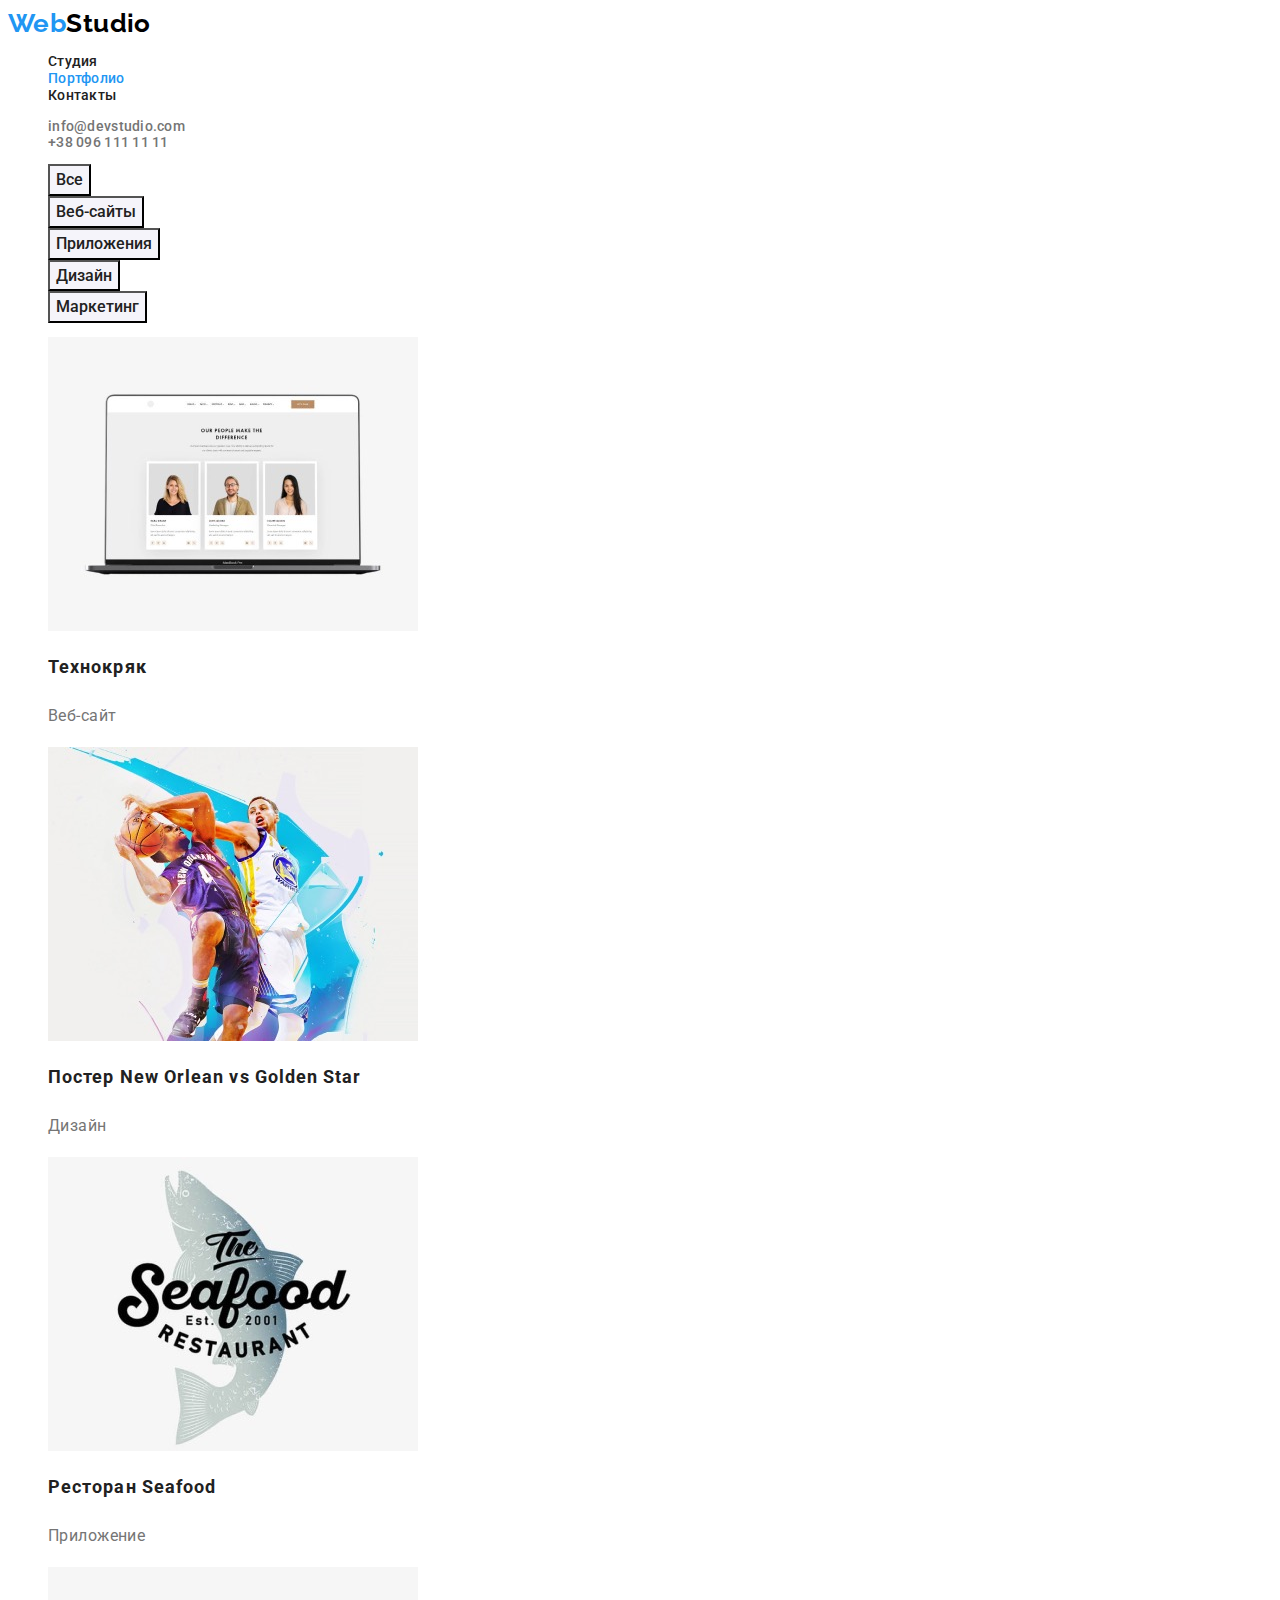
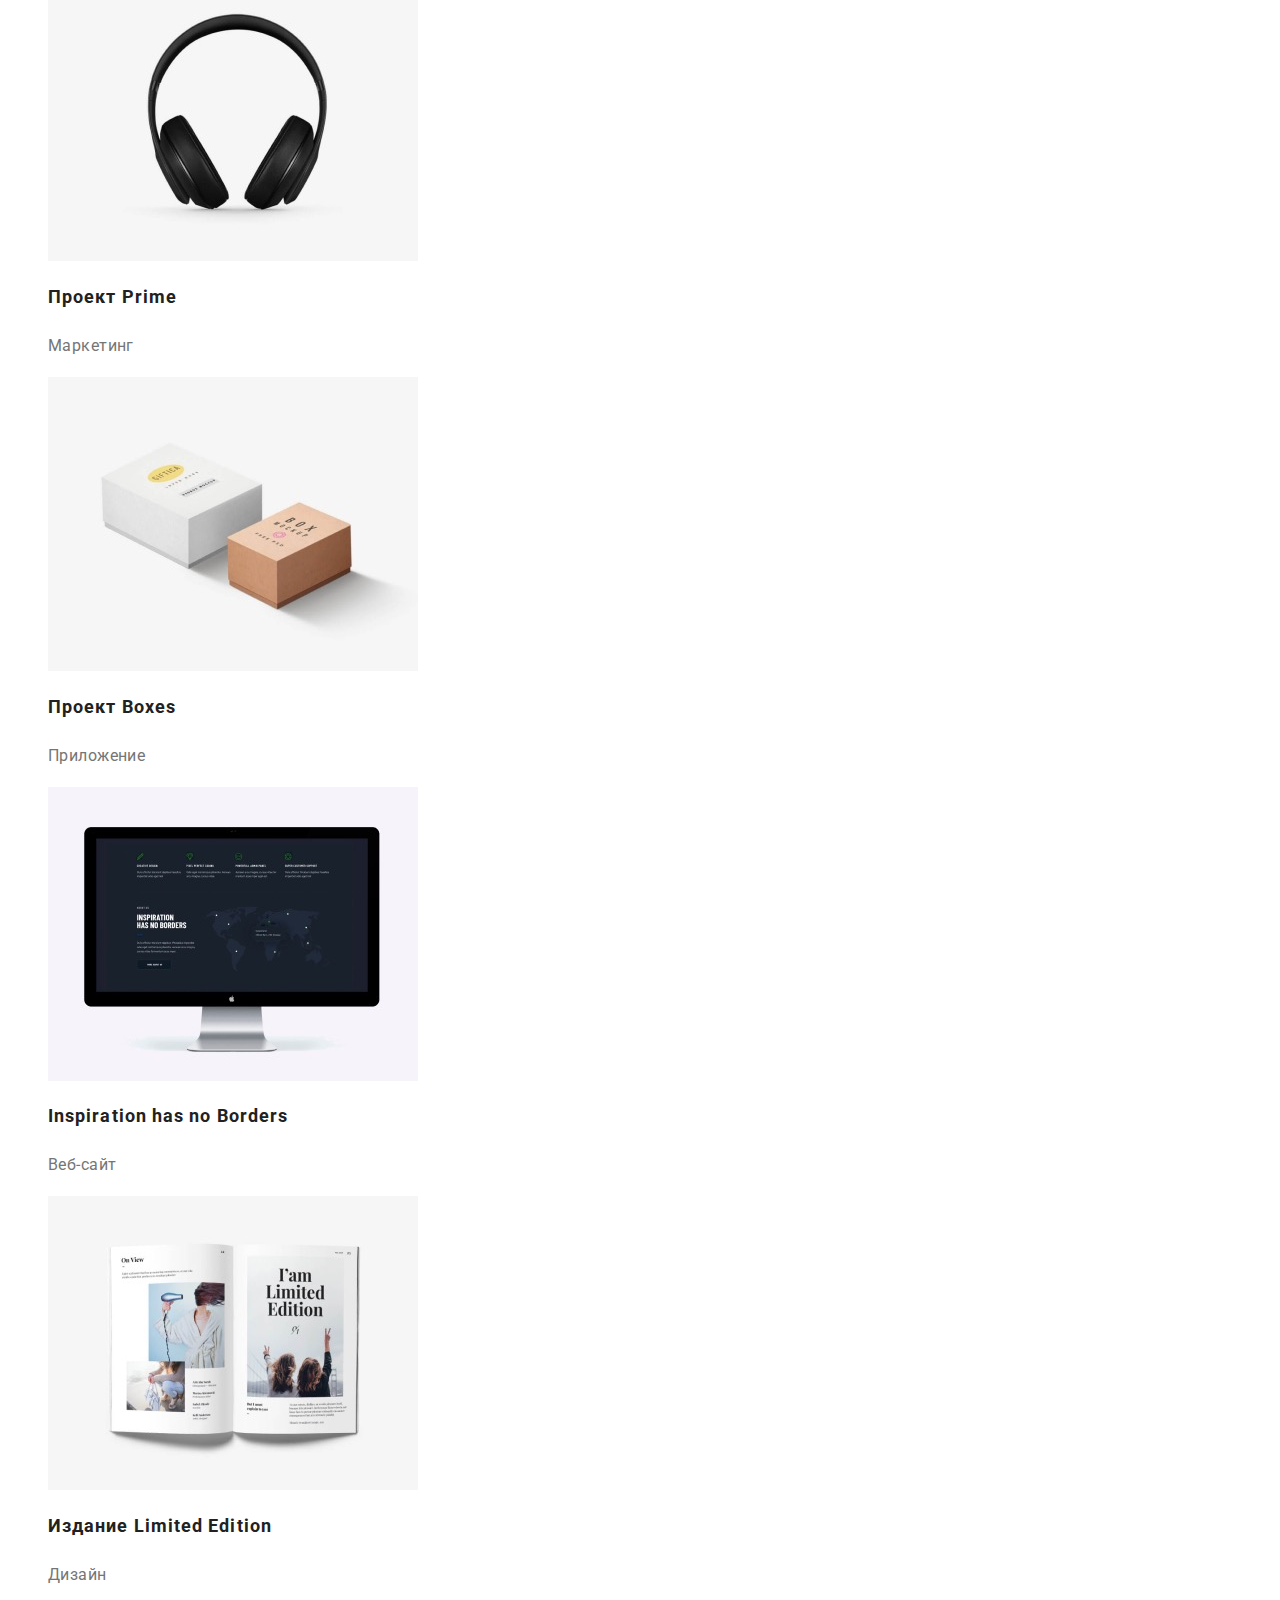
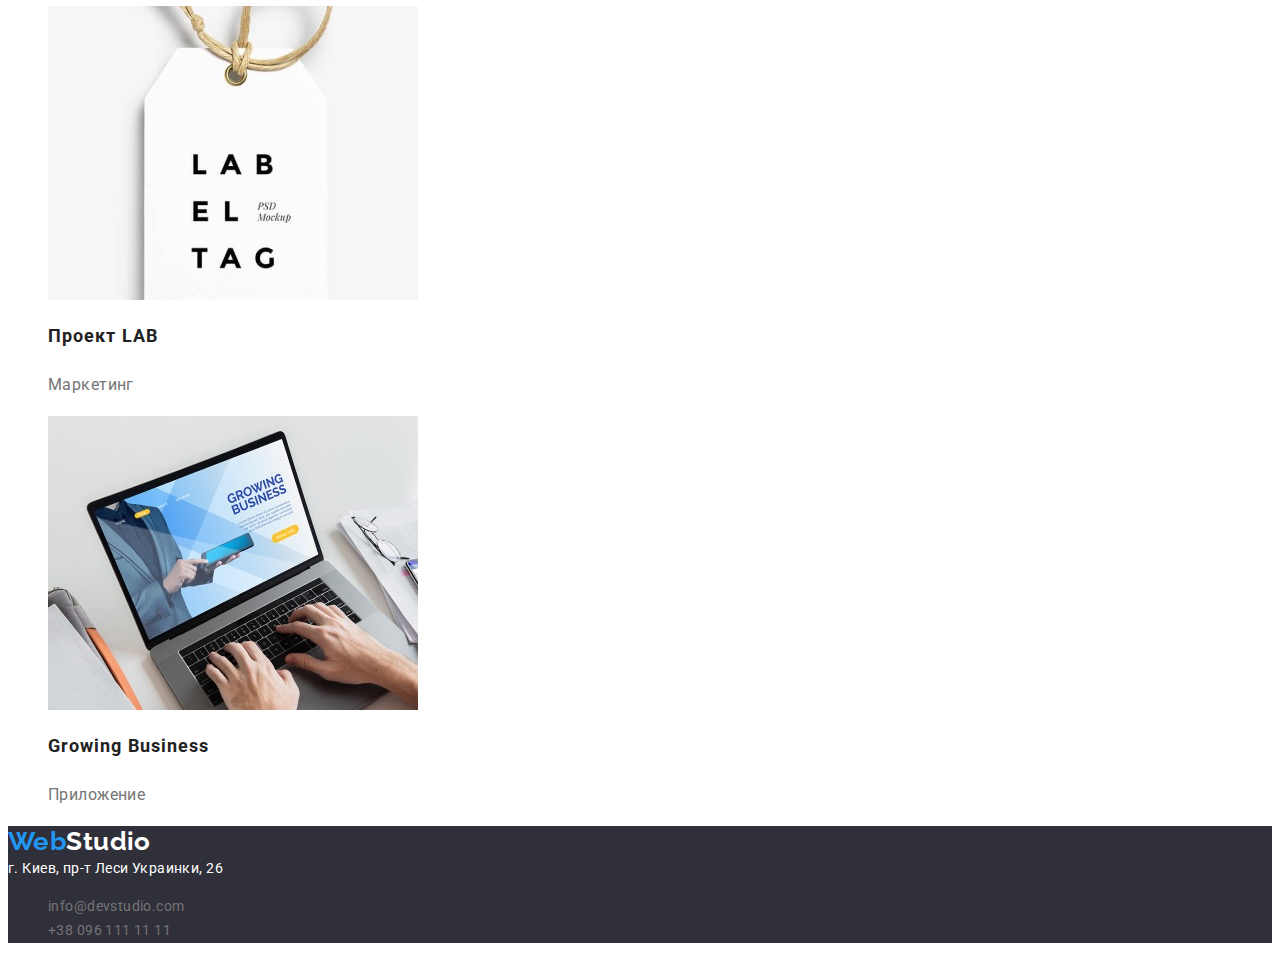
==== portfolio.html @ d50366d0 "скопировал с дз 2" ====
<!DOCTYPE html>
<html lang="ru">

<head>
    <meta charset="UTF-8">
    <meta http-equiv="X-UA-Compatible" content="IE=edge">
    <meta name="viewport" content="width=device-width, initial-scale=1.0">
    <title>Document</title>
    <link rel="stylesheet" href="./css/styles.css">
    <link rel="preconnect" href="https://fonts.googleapis.com">
    <link rel="preconnect" href="https://fonts.gstatic.com" crossorigin>
    <link href="https://fonts.googleapis.com/css2?family=Raleway:wght@700&family=Roboto:wght@400;500;700;900&display=swap"
        rel="stylesheet">
</head>

<body>
    <!--Хэдер-->
    <header class="header">
        <nav>
            <a href="/" lang="en" class="logo-header"><span class="logo1">Web</span><span class="logo2">Studio</span></a>
            <ul class="site-nav list">
                <li><a href="" class="link">Студия</a></li>
                <li><a href="./portfolio.html" class="link current">Портфолио</a></li>
                <li><a href="" class="link">Контакты</a></li>
    
            </ul>
        </nav>
        <ul class="contacts list">
            <li><a href="mailto:info@devstudio.com" class="link">info@devstudio.com</a></li>
            <li><a href="tel:+380961111111" class="link">+38 096 111 11 11</a></li>
        </ul>
    
    </header>

    <main>
        <section>

            <!-- Кнопи -->
            <h1 hidden>Портфолио наших работ</h1>
            <ul class="filter list">
                <li><button type="button" class="button">Все</button></li>
                <li><button type="button" class="button">Веб-сайты</button></li>
                <li><button type="button" class="button">Приложения</button></li>
                <li><button type="button" class="button">Дизайн</button></li>
                <li><button type="button" class="button">Маркетинг</button></li>
            </ul>

            <!-- Портфолио -->
            <ul class="portfolio list">
                <li>
                    <a href="" class="link">
                    <img src="./images/img-4-2.jpg" alt="Вэб-сайт Технокряк" width="370" height="294">
                    <h2 class="portfolio-heading">Технокряк</h2>
                    <p class="portfolio-description">Веб-сайт</p>
                    </a>
                </li>

                <li>
                    <a href="" class="link">
                        <img src="./images/img-5-2.jpg" alt="Дизайн Постер New Orlean vs Golden Star" width="370" height="294">
                        <h2 class="portfolio-heading">Постер <span lang="en">New Orlean vs Golden Star</span></h2>
                        <p class="portfolio-description">Дизайн</p>
                    </a>
                </li>

                <li>
                    <a href="" class="link">
                        <img src="./images/img-6-2.jpg" alt="Приложение Ресторан Seafood" width="370" height="294">
                        <h2 class="portfolio-heading">Ресторан <span lang="en">Seafood</span></h2>
                        <p class="portfolio-description">Приложение</p>
                    </a>
                </li>

                <li>
                    <a href="" class="link">
                        <img src="./images/img-7-2.jpg" alt="Маркетинг Проект Prime" width="370" height="294">
                        <h2 class="portfolio-heading">Проект <span lang="en">Prime</span></h2>
                        <p class="portfolio-description">Маркетинг</p>
                    </a>
                </li>

                <li>
                    <a href="" class="link">
                        <img src="./images/img-8-2.jpg" alt="Приложение Проект Boxes" width="370" height="294">
                        <h2 class="portfolio-heading">Проект <span lang="en">Boxes</span></h2>
                        <p class="portfolio-description">Приложение</p>
                    </a>
                </li>

                <li>
                    <a href="" class="link">
                        <img src="./images/img-9-2.jpg" alt="Вэб-сайт Inspiration has no Borders" width="370" height="294">
                        <h2 lang="en" class="portfolio-heading">Inspiration has no Borders</h2>
                        <p class="portfolio-description">Веб-сайт</p>
                    </a>
                </li>

                <li>
                    <a href="" class="link">
                        <img src="./images/img-10-2.jpg" alt="Дизайн Издание Limited Edition" width="370" height="294">
                        <h2 class="portfolio-heading">Издание <span lang="en">Limited Edition</span></h2>
                        <p class="portfolio-description">Дизайн</p>
                    </a>
                </li>

                <li>
                    <a href="" class="link">
                        <img src="./images/img-11-2.jpg" alt="Маркетинг Проект LAB" width="370" height="294">
                        <h2 class="portfolio-heading">Проект <span lang="en">LAB</span></h2>
                        <p class="portfolio-description">Маркетинг</p>
                    </a>
                </li>

                <li>
                    <a href="" class="link">
                        <img src="./images/img-12-2.jpg" alt="Приложение Growing Business" width="370" height="294">
                        <h2 lang="en" class="portfolio-heading">Growing Business</h2>
                        <p class="portfolio-description">Приложение</p>
                    </a>
                </li>

            </ul>


        </section>
    </main>

    <footer class="footer">
        <a href="/" lang="en" class="logo-footer"><span class="logo1">Web</span><span class="logo2">Studio</span></a>
    
        <address class="adress">г. Киев, пр-т Леси Украинки, 26</address>
    
        <ul class="contacts list">
            <li>
                <a href="mailto:info@devstudio.com" class="link">info@devstudio.com</a>
            </li>
            <li>
                <a href="tel:+380961111111" class="link">+38 096 111 11 11</a>
            </li>
        </ul>
    
    
    </footer>


</body>

</html>
---- css/styles.css ----
:root {
  --accent-color: #2196f3;
  --text-color: #757575;
  --heading-color: #212121;
  --footer-color: #2f303a;
  --primary-white: #ffffff;
  --main-backgroung-color: #ffffff;
  --header-color: #ececec;
  --secondary-background-colour: #f5f4fa;
  --hero-background: #2f303a;
  --hero-button-colour: #188ce8;
}

body {
  font-family: Roboto, sans-serif;
  background-color: var(--main-backgroung-color);
  letter-spacing: 0.03em;
  font-style: normal;
  font-size: 14px;
}

.list,
.list .link {
  list-style: none;
  text-decoration: none;
}

/* ЛОГОТИП */

.logo-header,
.logo-footer {
  font-family: Raleway, sans-serif;
  font-weight: bold;
  font-size: 26px;
  line-height: 1.19;
  text-decoration: none;
}

.logo-header .logo1 {
  color: var(--accent-color);
}

.logo-header .logo2 {
  color: #000000;
}
.logo-footer .logo1 {
  color: var(--accent-color);
}
.logo-footer .logo2 {
  color: var(--primary-white);
}

/* ХЭДЕР */
.header {
  background-color: var(--main-backgroung-color);
}

.site-nav .link {
  color: var(--heading-color);
  font-weight: 500;
  line-height: 1.14;
  letter-spacing: 0.02em;
}

.site-nav .link.current {
  color: var(--accent-color);
}

.contacts .link {
  color: var(--text-color);
  font-weight: 500;
  line-height: 1.14px;
  letter-spacing: 0.02em;
}

.site-nav .link:hover,
.site-nav .link:focus,
.contacts .link:hover,
.contacts .link:focus {
  color: var(--accent-color);
}

/* FOOTER */

.footer {
  background-color: var(--footer-color);
}

.adress {
  color: var(--primary-white);
  line-height: 1.71;
  font-style: normal;
}
.footer .link {
  line-height: 1.71;
  font-weight: normal;
  letter-spacing: 0.03em;
}

/* MAIN */

h2,
h3 {
  color: var(--heading-color);
}

/* HERO */
.hero {
  background-color: var(--hero-background);
}

.hero-title {
  color: var(--primary-white);
  font-weight: 900;
  font-size: 44px;
  line-height: 1.36;
  text-align: center;
  letter-spacing: 0.06em;
  text-transform: uppercase;
}
.hero-button {
  background-color: var(--accent-color);
  color: var(--primary-white);
  font-family: inherit;
  font-weight: bold;
  font-size: 16px;
  line-height: 1.87;
  display: flex;
  align-items: center;
  text-align: center;
  letter-spacing: 0.06em;
  cursor: pointer;
  border: none;
}

.hero-button:hover,
.hero-button:focus {
  background-color: var(--hero-button-colour);
}

/* Описание */
.section-heading.hidden {
  visibility: hidden;
}

.section-heading {
  font-weight: bold;
  font-size: 36px;
  line-height: 1.17;
  text-align: center;
}
.section-advantages {
  font-weight: bold;
  font-size: 14px;
  line-height: 1.14;
  text-transform: uppercase;
}

.section-description {
  color: var(--text-color);
  line-height: 1.71;
}

/* BUTTONS */
.filter .button {
  background-color: var(--secondary-background-colour);
  color: var(--heading-color);
  font-family: inherit;
  font-weight: 500;
  font-size: 16px;
  line-height: 1.62;
  text-align: center;
  cursor: pointer;
}

.button:hover,
.button:focus {
  background-color: var(--accent-color);
  color: var(--primary-white);
}

/* НАША КОМАНДА */
.section-team {
  background-color: var(--secondary-background-colour);
}
.section-team .names,
.section-team .team-position {
  font-size: 16px;
  line-height: 1.19;
  text-align: center;
}
.names {
  font-weight: 500;
}

/* ПОРТФОЛИО */
.portfolio .portfolio-heading {
  font-weight: bold;
  font-size: 18px;
  line-height: 2;
  letter-spacing: 0.06em;
}
.portfolio .link {
  text-decoration: none;
  list-style: none;
}
.portfolio-description {
  font-size: 16px;
  line-height: 1.87;
  color: var(--text-color);
}
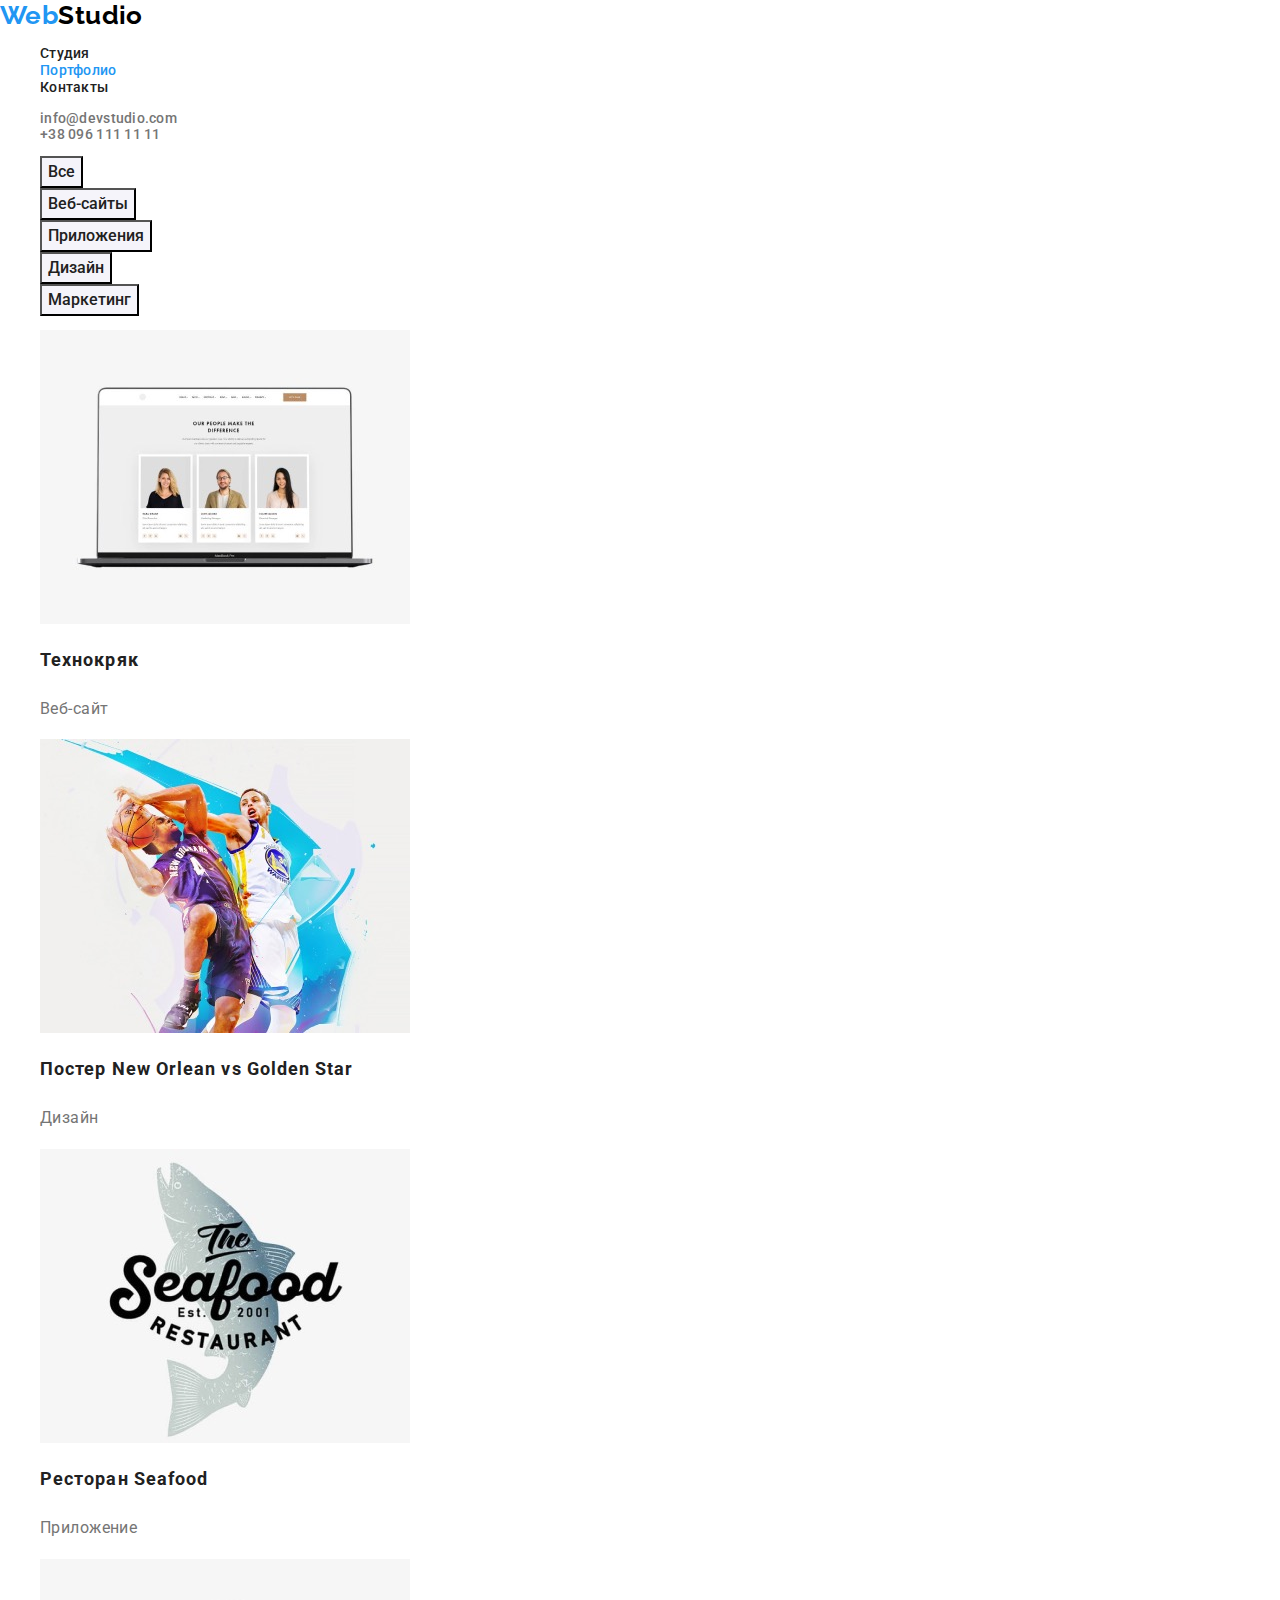
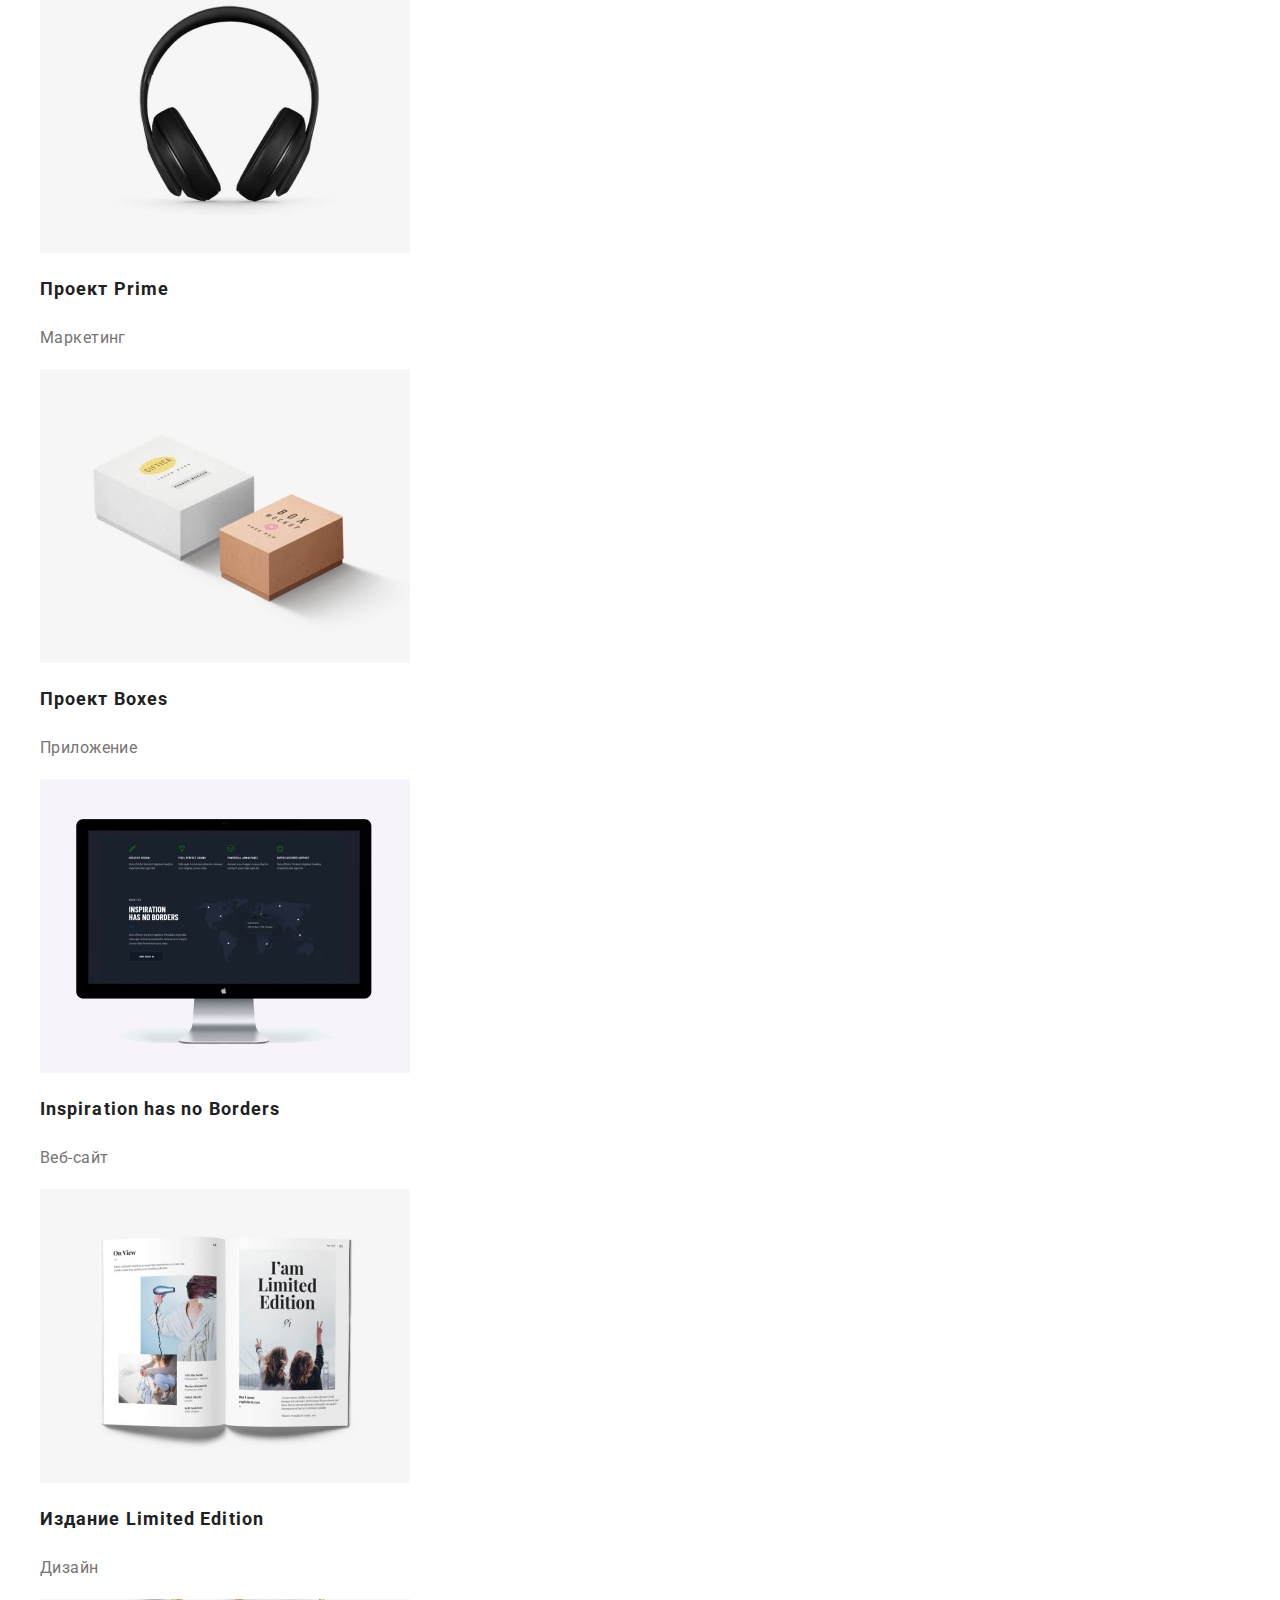
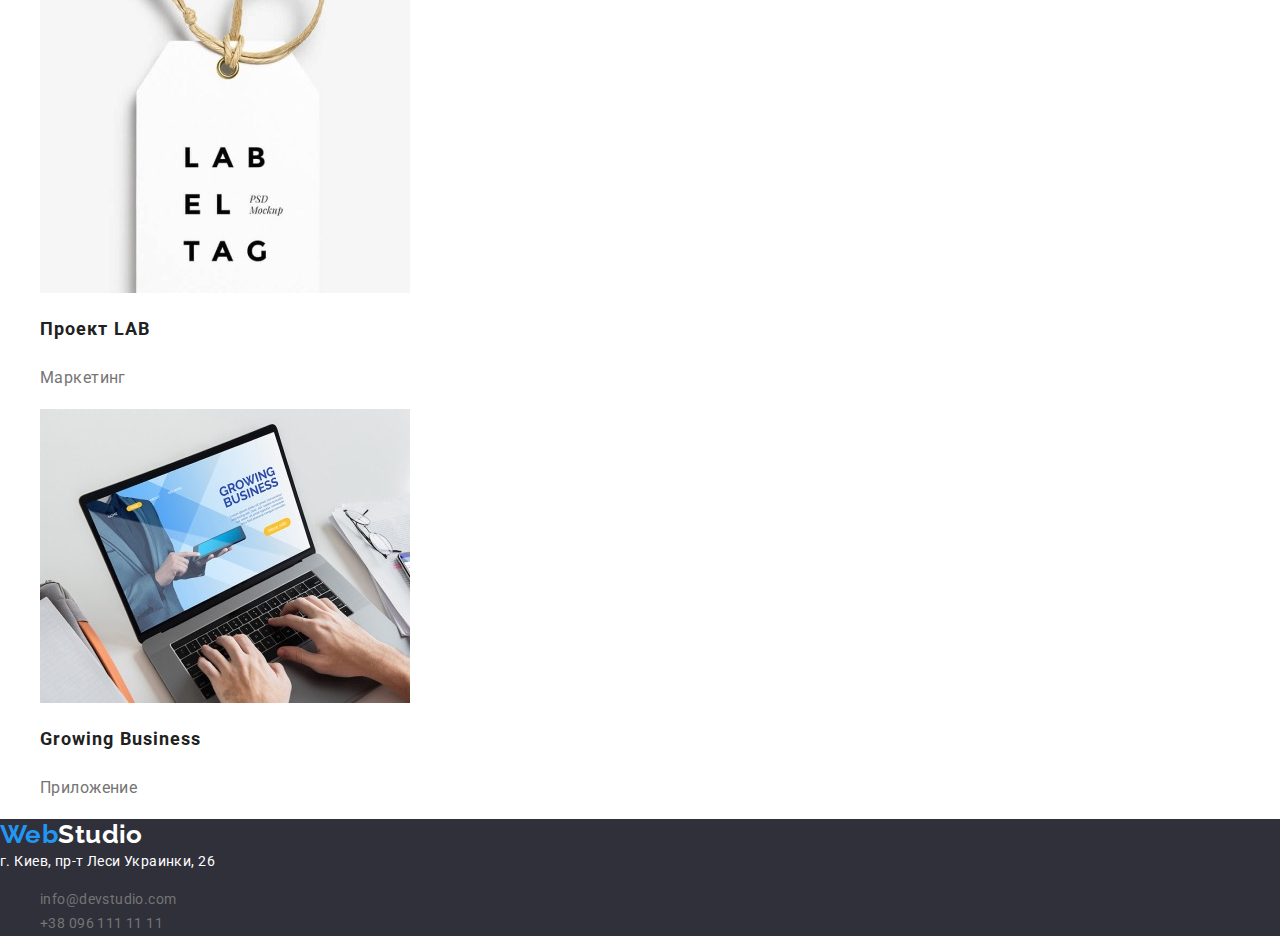
==== commit ca140269: "добавил normalize" ====
--- a/portfolio.html
+++ b/portfolio.html
@@ -6,6 +6,7 @@
     <meta http-equiv="X-UA-Compatible" content="IE=edge">
     <meta name="viewport" content="width=device-width, initial-scale=1.0">
     <title>Document</title>
+    <link rel="stylesheet" href="https://cdnjs.cloudflare.com/ajax/libs/modern-normalize/1.1.0/modern-normalize.min.css">
     <link rel="stylesheet" href="./css/styles.css">
     <link rel="preconnect" href="https://fonts.googleapis.com">
     <link rel="preconnect" href="https://fonts.gstatic.com" crossorigin>
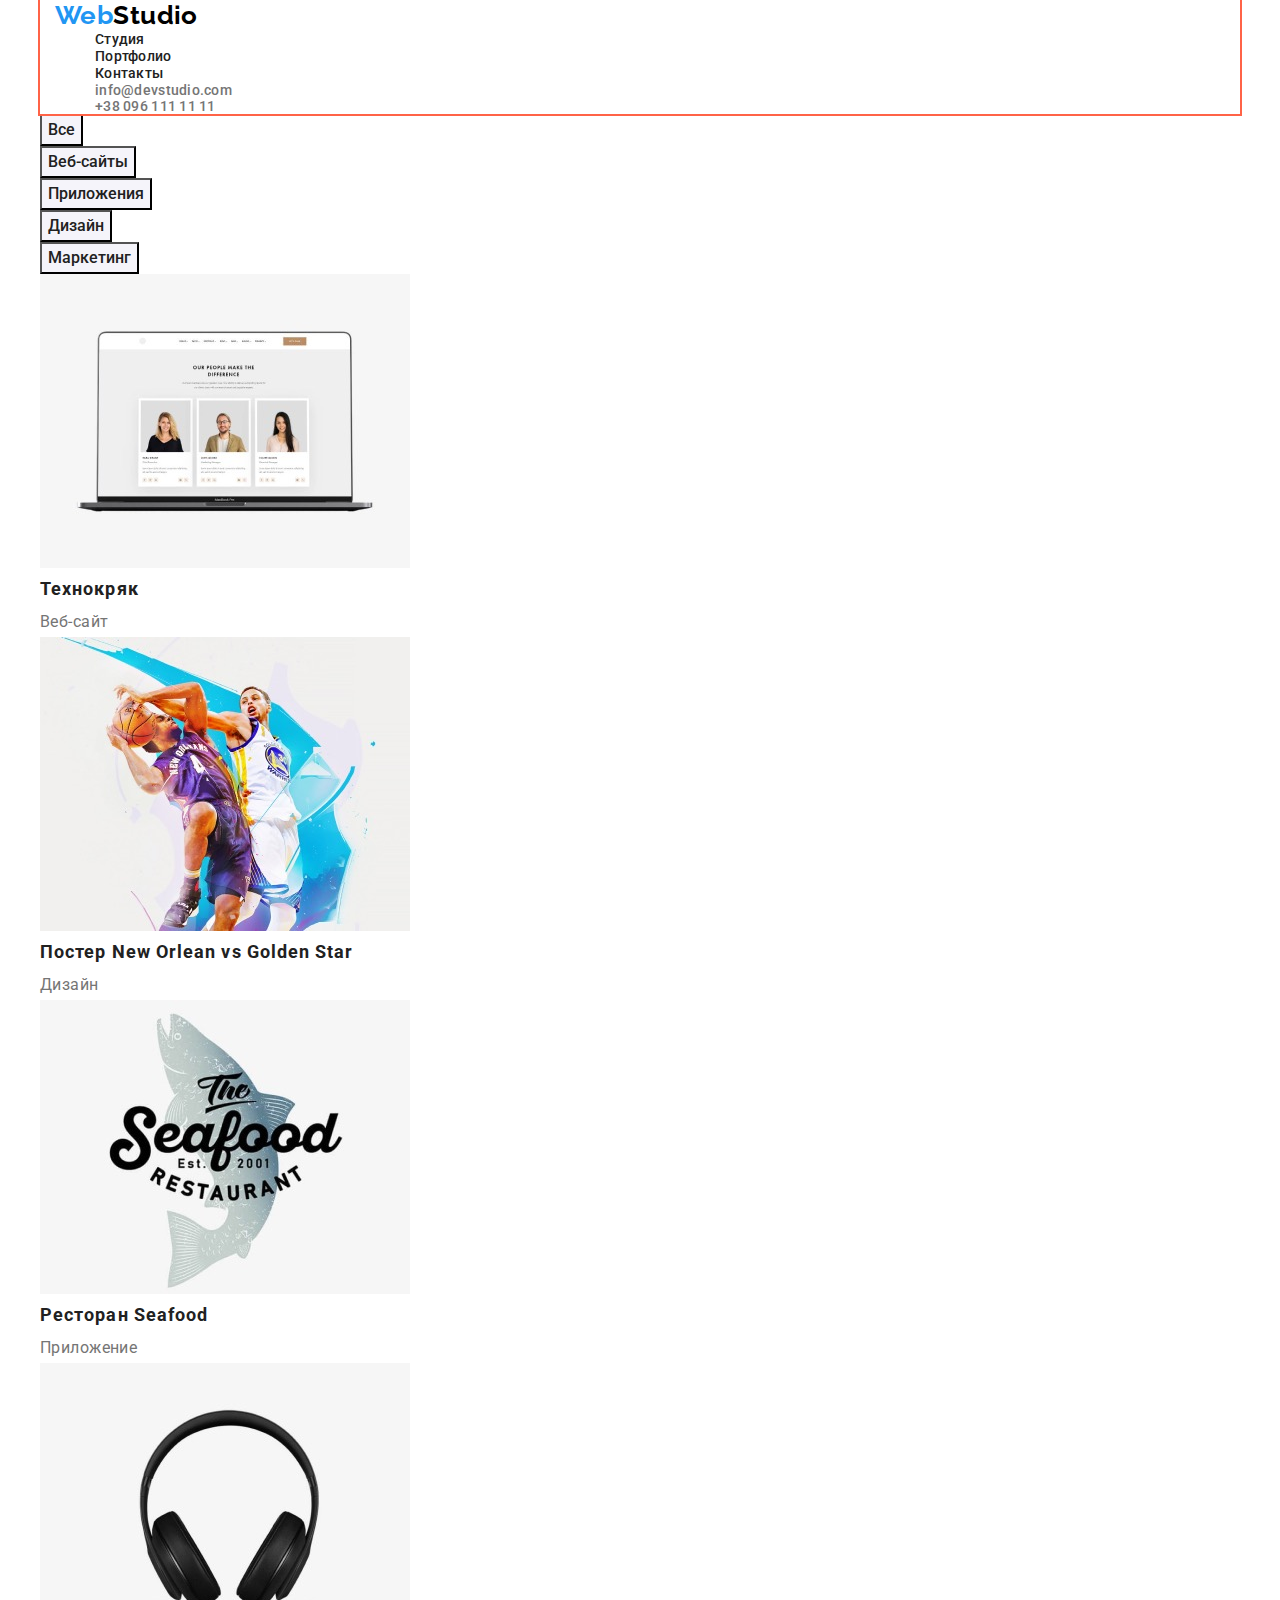
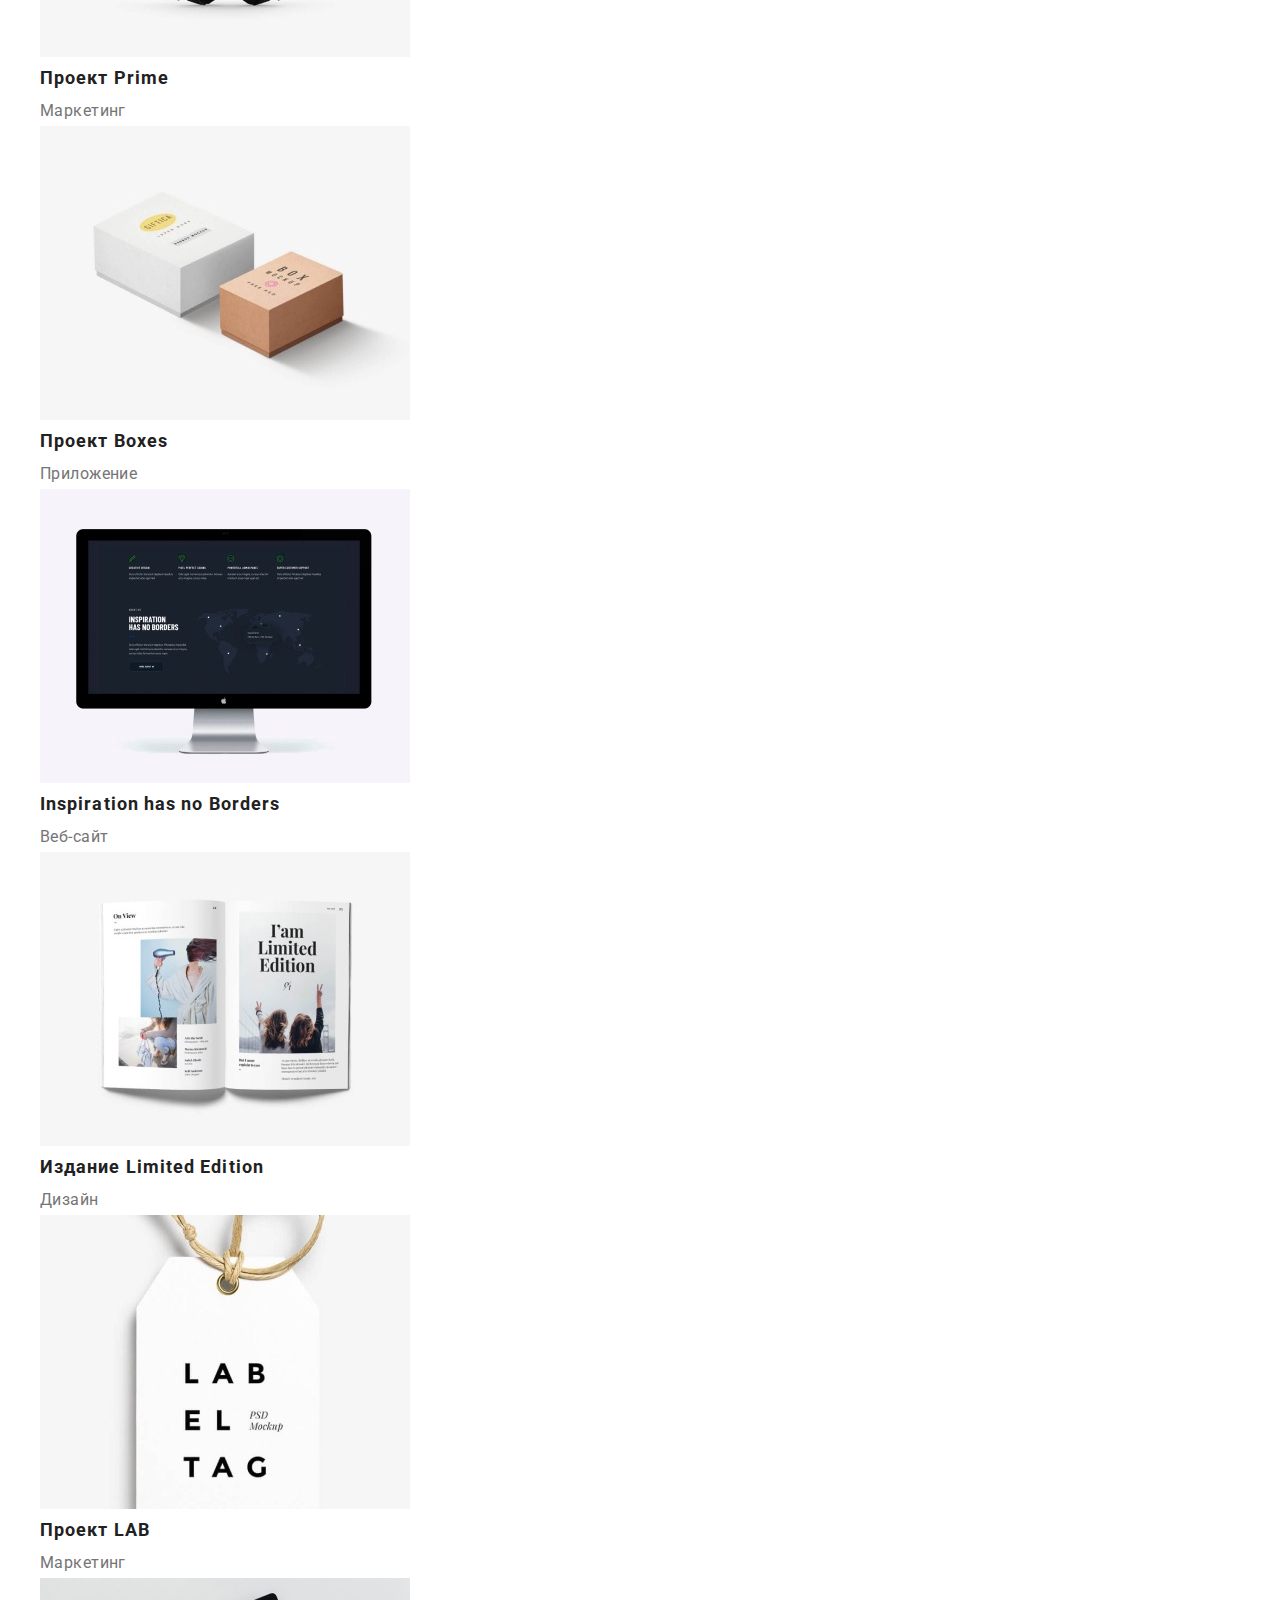
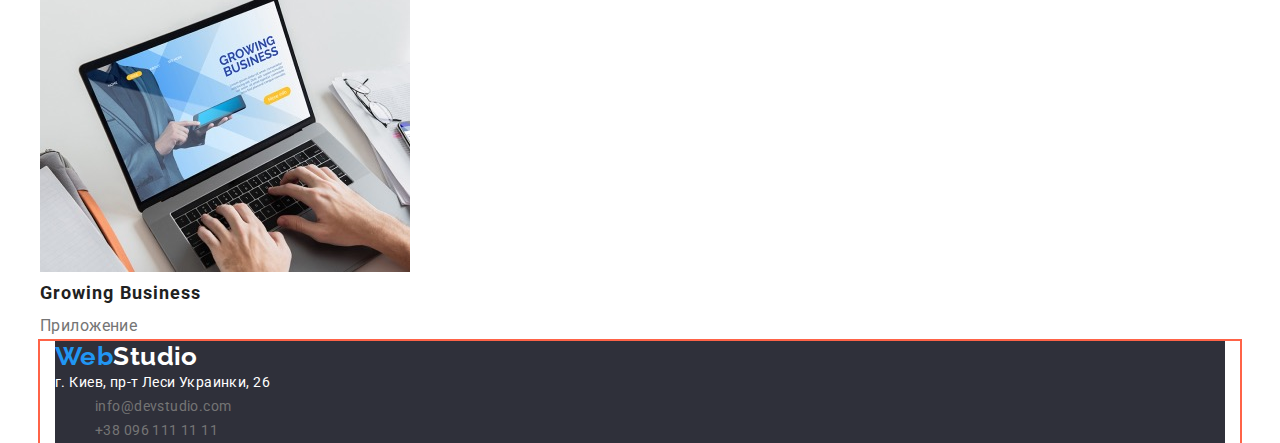
==== commit 24590996: "шапка портфолио" ====
--- a/portfolio.html
+++ b/portfolio.html
@@ -12,26 +12,28 @@
     <link rel="preconnect" href="https://fonts.gstatic.com" crossorigin>
     <link href="https://fonts.googleapis.com/css2?family=Raleway:wght@700&family=Roboto:wght@400;500;700;900&display=swap"
         rel="stylesheet">
-</head>
+</head> 
 
 <body>
     <!--Хэдер-->
-    <header class="header">
-        <nav>
-            <a href="/" lang="en" class="logo-header"><span class="logo1">Web</span><span class="logo2">Studio</span></a>
-            <ul class="site-nav list">
-                <li><a href="" class="link">Студия</a></li>
-                <li><a href="./portfolio.html" class="link current">Портфолио</a></li>
-                <li><a href="" class="link">Контакты</a></li>
+    <div class="container">
+        <header class="header">
+            <nav>
+                <a href="/" lang="en" class="logo-header"><span class="logo1">Web</span><span
+                        class="logo2">Studio</span></a>
+                <ul class="site-nav list">
+                    <li><a href="" class="link">Студия</a></li>
+                    <li><a href="./portfolio.html" class="link">Портфолио</a></li>
+                    <li><a href="" class="link">Контакты</a></li>
     
+                </ul>
+            </nav>
+            <ul class="contacts list">
+                <li><a href="mailto:info@devstudio.com" class="link">info@devstudio.com</a></li>
+                <li><a href="tel:+380961111111" class="link">+38 096 111 11 11</a></li>
             </ul>
-        </nav>
-        <ul class="contacts list">
-            <li><a href="mailto:info@devstudio.com" class="link">info@devstudio.com</a></li>
-            <li><a href="tel:+380961111111" class="link">+38 096 111 11 11</a></li>
-        </ul>
-    
-    </header>
+        </header>
+    </div>
 
     <main>
         <section>
@@ -126,11 +128,12 @@
         </section>
     </main>
 
+<div class="container">
     <footer class="footer">
         <a href="/" lang="en" class="logo-footer"><span class="logo1">Web</span><span class="logo2">Studio</span></a>
-    
+
         <address class="adress">г. Киев, пр-т Леси Украинки, 26</address>
-    
+
         <ul class="contacts list">
             <li>
                 <a href="mailto:info@devstudio.com" class="link">info@devstudio.com</a>
@@ -139,9 +142,10 @@
                 <a href="tel:+380961111111" class="link">+38 096 111 11 11</a>
             </li>
         </ul>
-    
-    
+
+
     </footer>
+</div>
 
 
 </body>
--- a/css/styles.css
+++ b/css/styles.css
@@ -18,13 +18,30 @@
   font-style: normal;
   font-size: 14px;
 }
+h1,
+h2,
+h3,
+p,
+ul {
+  margin-top: 0;
+  margin-bottom: 0;
+}
+.container {
+  width: 1200px;
+  padding: 0 15px;
+  margin: 0 auto;
+  box-sizing: border-box;
+  outline: 2px solid tomato;
+}
 
 .list,
 .list .link {
   list-style: none;
   text-decoration: none;
 }
-
+.hidden {
+  margin-top: 0;
+}
 /* ЛОГОТИП */
 
 .logo-header,
@@ -107,6 +124,7 @@
 /* HERO */
 .hero {
   background-color: var(--hero-background);
+  text-align: center;
 }
 
 .hero-title {
@@ -114,23 +132,27 @@
   font-weight: 900;
   font-size: 44px;
   line-height: 1.36;
-  text-align: center;
   letter-spacing: 0.06em;
   text-transform: uppercase;
-}
+  margin-top: 200px;
+}
+
 .hero-button {
+  display: inline-block;
   background-color: var(--accent-color);
   color: var(--primary-white);
   font-family: inherit;
-  font-weight: bold;
+  font-weight: 700;
   font-size: 16px;
   line-height: 1.87;
-  display: flex;
+  /* display: flex; */
   align-items: center;
-  text-align: center;
   letter-spacing: 0.06em;
   cursor: pointer;
+  border-radius: 4px;
   border: none;
+  padding: 10px 32px;
+  margin-top: 30px;
 }
 
 .hero-button:hover,
@@ -154,6 +176,7 @@
   font-size: 14px;
   line-height: 1.14;
   text-transform: uppercase;
+  padding-top: 94px;
 }
 
 .section-description {
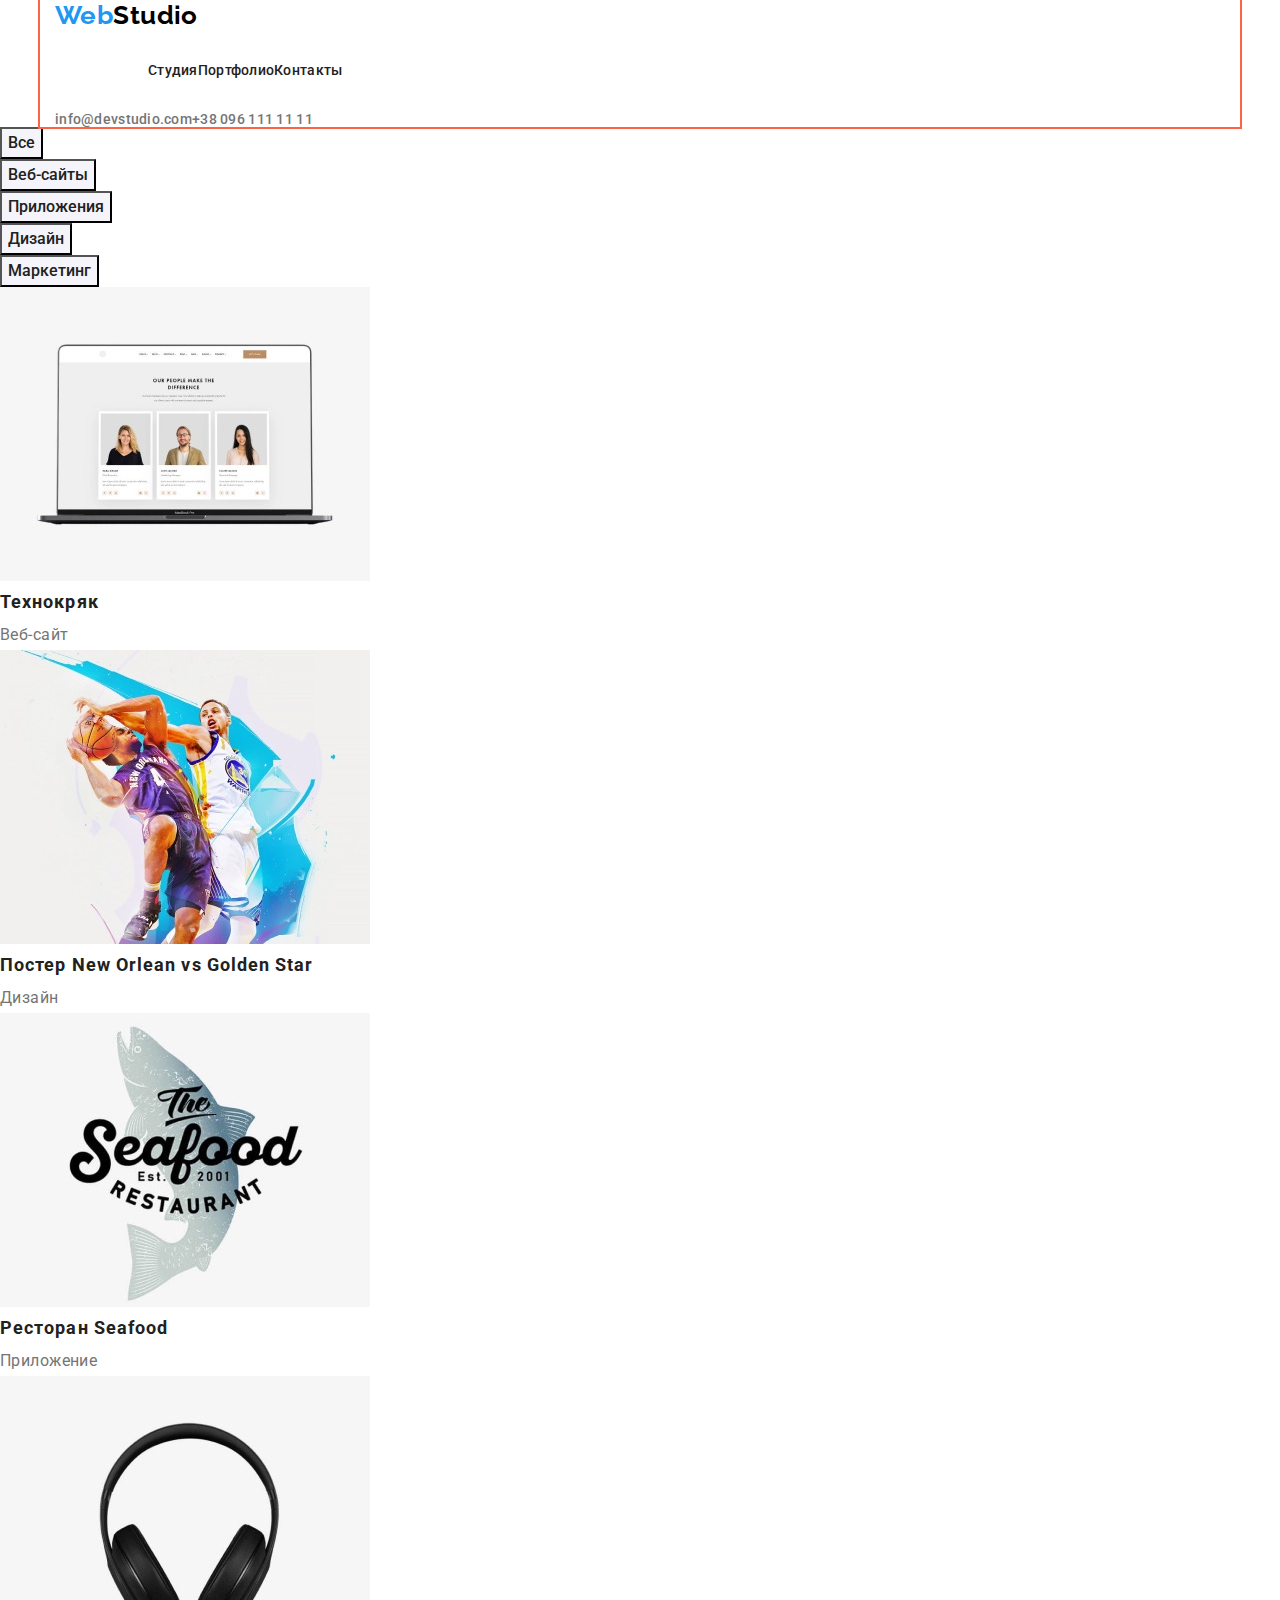
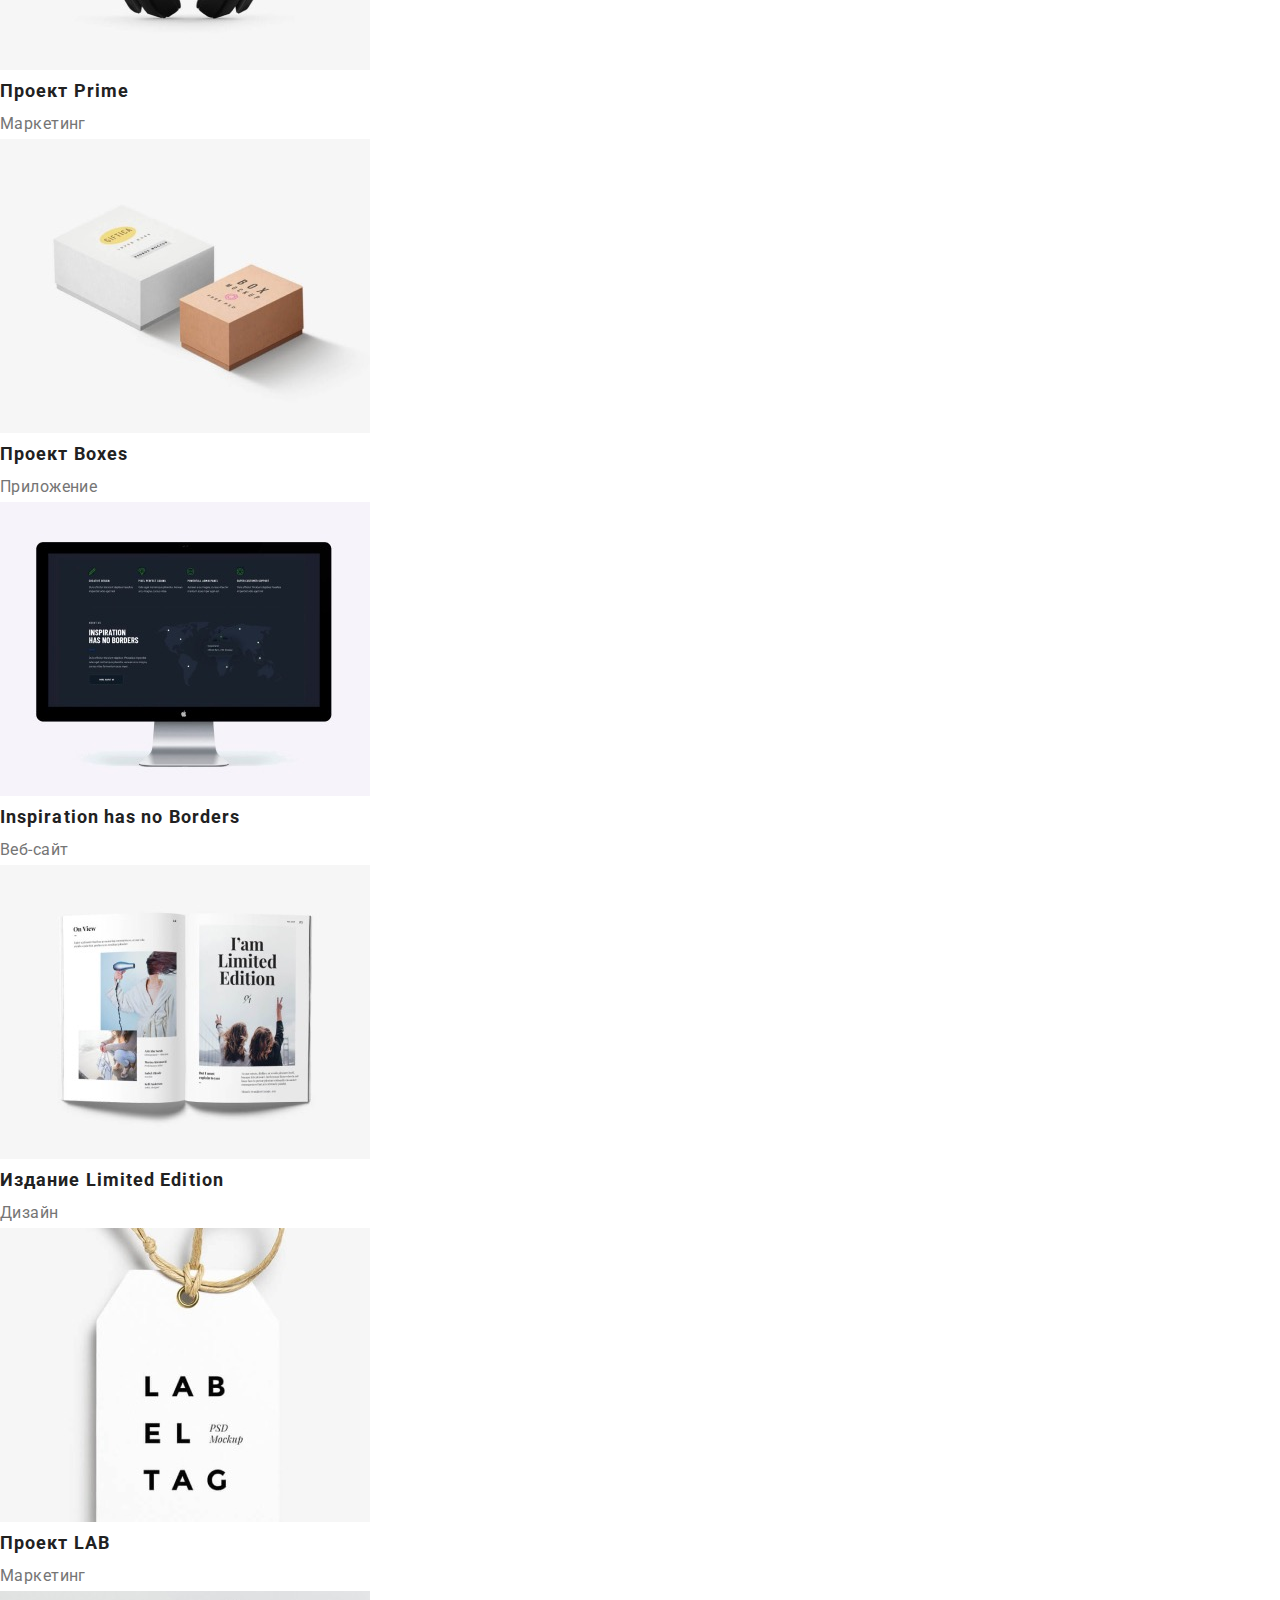
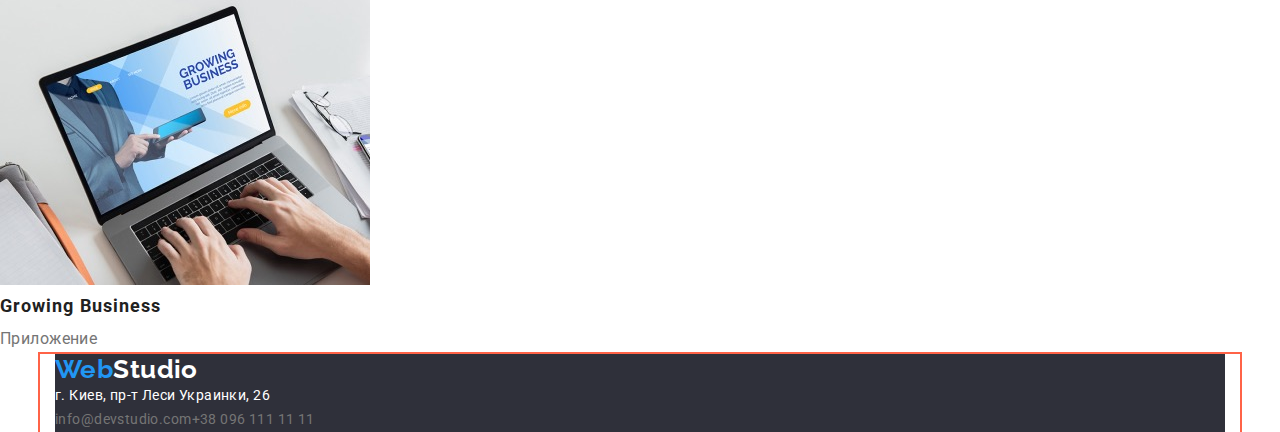
==== commit 1a0620cc: "подключил стили последними" ====
--- a/portfolio.html
+++ b/portfolio.html
@@ -7,11 +7,11 @@
     <meta name="viewport" content="width=device-width, initial-scale=1.0">
     <title>Document</title>
     <link rel="stylesheet" href="https://cdnjs.cloudflare.com/ajax/libs/modern-normalize/1.1.0/modern-normalize.min.css">
-    <link rel="stylesheet" href="./css/styles.css">
     <link rel="preconnect" href="https://fonts.googleapis.com">
     <link rel="preconnect" href="https://fonts.gstatic.com" crossorigin>
     <link href="https://fonts.googleapis.com/css2?family=Raleway:wght@700&family=Roboto:wght@400;500;700;900&display=swap"
         rel="stylesheet">
+    <link rel="stylesheet" href="./css/styles.css">
 </head> 
 
 <body>
--- a/css/styles.css
+++ b/css/styles.css
@@ -13,10 +13,10 @@
 
 body {
   font-family: Roboto, sans-serif;
+  font-size: 14px;
   background-color: var(--main-backgroung-color);
   letter-spacing: 0.03em;
   font-style: normal;
-  font-size: 14px;
 }
 h1,
 h2,
@@ -38,6 +38,7 @@
 .list .link {
   list-style: none;
   text-decoration: none;
+  padding-left: 0;
 }
 .hidden {
   margin-top: 0;
@@ -71,8 +72,41 @@
 .header {
   background-color: var(--main-backgroung-color);
 }
+.logo-header {
+  margin-left: 0px;
+}
+.main-nav {
+  display: flex;
+  align-items: center;
+}
+.site-nav {
+  display: flex;
+  margin-left: 93px;
+}
+.contacts {
+  display: flex;
+  margin-left: auto;
+}
+
+/* .site-nav .item {
+  background-color: tomato;
+}
+
+.contacts .item {
+  background-color: tomato;
+} */
+.site-nav .item:not(:last-child) {
+  margin-right: 50px;
+}
+.contacts .item:not(:last-child) {
+  margin-right: 50px;
+}
 
 .site-nav .link {
+  display: block;
+  padding-top: 32px;
+  padding-bottom: 32px;
+
   color: var(--heading-color);
   font-weight: 500;
   line-height: 1.14;
@@ -134,7 +168,7 @@
   line-height: 1.36;
   letter-spacing: 0.06em;
   text-transform: uppercase;
-  margin-top: 200px;
+  /* margin-top: 200px; */
 }
 
 .hero-button {
@@ -161,8 +195,12 @@
 }
 
 /* Описание */
+.section .list {
+  display: flex;
+}
+
 .section-heading.hidden {
-  visibility: hidden;
+  display: none;
 }
 
 .section-heading {
@@ -171,17 +209,30 @@
   line-height: 1.17;
   text-align: center;
 }
-.section-advantages {
+
+.section .section-advantages {
   font-weight: bold;
   font-size: 14px;
   line-height: 1.14;
   text-transform: uppercase;
+  margin-bottom: 10px;
+}
+
+.section .section-description {
+  color: var(--text-color);
+  font-size: 14px;
+  line-height: 1.71;
+
+  width: 270px;
+}
+
+.section .adv {
   padding-top: 94px;
-}
-
-.section-description {
-  color: var(--text-color);
-  line-height: 1.71;
+  padding-bottom: 94px;
+  margin-right: 30px;
+}
+.section .adv:last-child {
+  margin-right: 0;
 }
 
 /* BUTTONS */
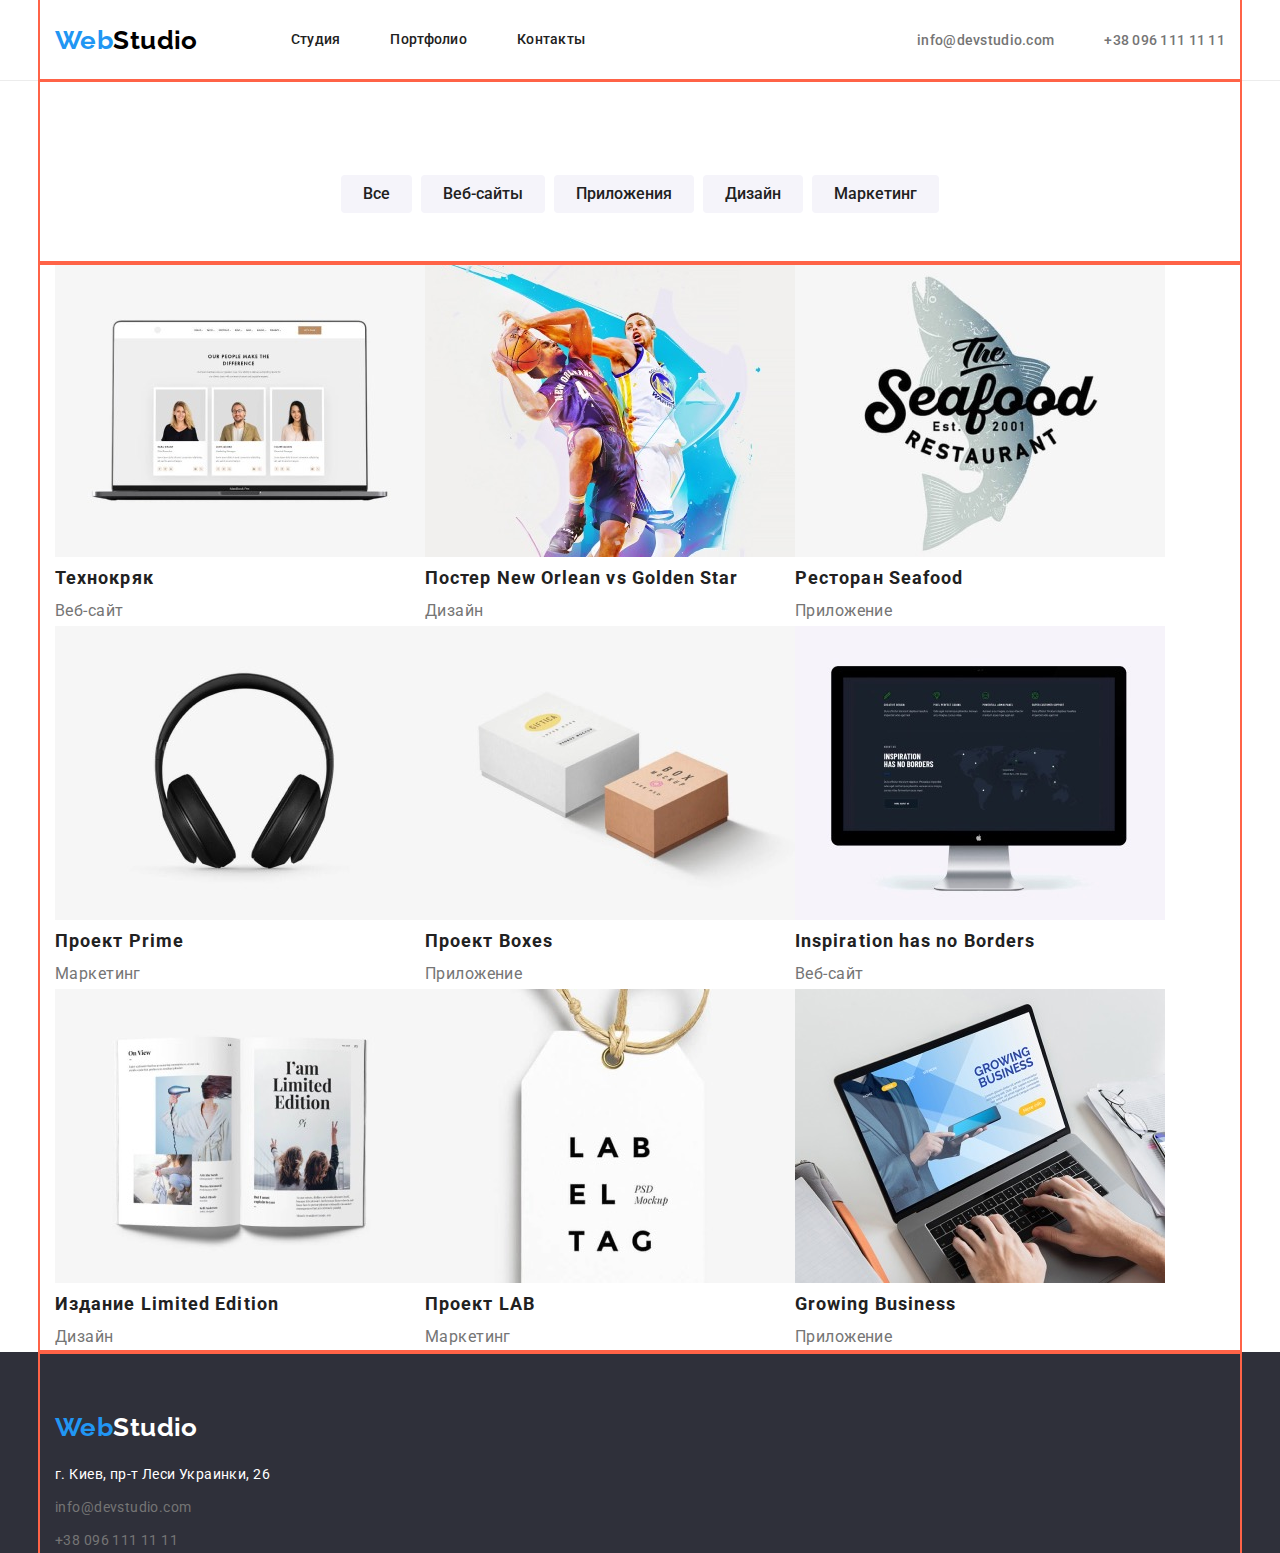
==== commit e35e930e: "д3 кнопки портфолио" ====
--- a/portfolio.html
+++ b/portfolio.html
@@ -16,136 +16,146 @@
 
 <body>
     <!--Хэдер-->
-    <div class="container">
-        <header class="header">
-            <nav>
+    <header class="header">
+        <div class="container">
+            <nav class="main-nav">
                 <a href="/" lang="en" class="logo-header"><span class="logo1">Web</span><span
                         class="logo2">Studio</span></a>
                 <ul class="site-nav list">
-                    <li><a href="" class="link">Студия</a></li>
-                    <li><a href="./portfolio.html" class="link">Портфолио</a></li>
-                    <li><a href="" class="link">Контакты</a></li>
+                    <li class="item"><a href="" class="link">Студия</a></li>
+                    <li class="item"><a href="./portfolio.html" class="link">Портфолио</a></li>
+                    <li class="item"><a href="" class="link">Контакты</a></li>
     
                 </ul>
+    
+                <ul class="contacts list">
+                    <li class="item"><a href="mailto:info@devstudio.com" class="link">info@devstudio.com</a></li>
+                    <li class="item"><a href="tel:+380961111111" class="link">+38 096 111 11 11</a></li>
+                </ul>
             </nav>
-            <ul class="contacts list">
-                <li><a href="mailto:info@devstudio.com" class="link">info@devstudio.com</a></li>
-                <li><a href="tel:+380961111111" class="link">+38 096 111 11 11</a></li>
-            </ul>
-        </header>
-    </div>
+        </div>
+    </header>
 
     <main>
         <section>
 
             <!-- Кнопи -->
-            <h1 hidden>Портфолио наших работ</h1>
-            <ul class="filter list">
-                <li><button type="button" class="button">Все</button></li>
-                <li><button type="button" class="button">Веб-сайты</button></li>
-                <li><button type="button" class="button">Приложения</button></li>
-                <li><button type="button" class="button">Дизайн</button></li>
-                <li><button type="button" class="button">Маркетинг</button></li>
-            </ul>
+            <div class="container">
+                <h1 hidden>Портфолио наших работ</h1>
+                <ul class="filter list">
+                    <li class="filbutt"><button type="button" class="button">Все</button></li>
+                    <li class="filbutt"><button type="button" class="button">Веб-сайты</button></li>
+                    <li class="filbutt"><button type="button" class="button">Приложения</button></li>
+                    <li class="filbutt"><button type="button" class="button">Дизайн</button></li>
+                    <li class="filbutt"><button type="button" class="button">Маркетинг</button></li>
+                </ul>
+            </div>
 
             <!-- Портфолио -->
-            <ul class="portfolio list">
-                <li>
-                    <a href="" class="link">
-                    <img src="./images/img-4-2.jpg" alt="Вэб-сайт Технокряк" width="370" height="294">
-                    <h2 class="portfolio-heading">Технокряк</h2>
-                    <p class="portfolio-description">Веб-сайт</p>
-                    </a>
-                </li>
-
-                <li>
-                    <a href="" class="link">
-                        <img src="./images/img-5-2.jpg" alt="Дизайн Постер New Orlean vs Golden Star" width="370" height="294">
-                        <h2 class="portfolio-heading">Постер <span lang="en">New Orlean vs Golden Star</span></h2>
-                        <p class="portfolio-description">Дизайн</p>
-                    </a>
-                </li>
-
-                <li>
-                    <a href="" class="link">
-                        <img src="./images/img-6-2.jpg" alt="Приложение Ресторан Seafood" width="370" height="294">
-                        <h2 class="portfolio-heading">Ресторан <span lang="en">Seafood</span></h2>
-                        <p class="portfolio-description">Приложение</p>
-                    </a>
-                </li>
-
-                <li>
-                    <a href="" class="link">
-                        <img src="./images/img-7-2.jpg" alt="Маркетинг Проект Prime" width="370" height="294">
-                        <h2 class="portfolio-heading">Проект <span lang="en">Prime</span></h2>
-                        <p class="portfolio-description">Маркетинг</p>
-                    </a>
-                </li>
-
-                <li>
-                    <a href="" class="link">
-                        <img src="./images/img-8-2.jpg" alt="Приложение Проект Boxes" width="370" height="294">
-                        <h2 class="portfolio-heading">Проект <span lang="en">Boxes</span></h2>
-                        <p class="portfolio-description">Приложение</p>
-                    </a>
-                </li>
-
-                <li>
-                    <a href="" class="link">
-                        <img src="./images/img-9-2.jpg" alt="Вэб-сайт Inspiration has no Borders" width="370" height="294">
-                        <h2 lang="en" class="portfolio-heading">Inspiration has no Borders</h2>
-                        <p class="portfolio-description">Веб-сайт</p>
-                    </a>
-                </li>
-
-                <li>
-                    <a href="" class="link">
-                        <img src="./images/img-10-2.jpg" alt="Дизайн Издание Limited Edition" width="370" height="294">
-                        <h2 class="portfolio-heading">Издание <span lang="en">Limited Edition</span></h2>
-                        <p class="portfolio-description">Дизайн</p>
-                    </a>
-                </li>
-
-                <li>
-                    <a href="" class="link">
-                        <img src="./images/img-11-2.jpg" alt="Маркетинг Проект LAB" width="370" height="294">
-                        <h2 class="portfolio-heading">Проект <span lang="en">LAB</span></h2>
-                        <p class="portfolio-description">Маркетинг</p>
-                    </a>
-                </li>
-
-                <li>
-                    <a href="" class="link">
-                        <img src="./images/img-12-2.jpg" alt="Приложение Growing Business" width="370" height="294">
-                        <h2 lang="en" class="portfolio-heading">Growing Business</h2>
-                        <p class="portfolio-description">Приложение</p>
-                    </a>
-                </li>
-
-            </ul>
+            <div class="container">
+                <ul class="portfolio list">
+                    <li>
+                        <a href="" class="link">
+                            <img src="./images/img-4-2.jpg" alt="Вэб-сайт Технокряк" width="370" height="294">
+                            <h2 class="portfolio-heading">Технокряк</h2>
+                            <p class="portfolio-description">Веб-сайт</p>
+                        </a>
+                    </li>
+                
+                    <li>
+                        <a href="" class="link">
+                            <img src="./images/img-5-2.jpg" alt="Дизайн Постер New Orlean vs Golden Star" width="370" height="294">
+                            <h2 class="portfolio-heading">Постер <span lang="en">New Orlean vs Golden Star</span></h2>
+                            <p class="portfolio-description">Дизайн</p>
+                        </a>
+                    </li>
+                
+                    <li>
+                        <a href="" class="link">
+                            <img src="./images/img-6-2.jpg" alt="Приложение Ресторан Seafood" width="370" height="294">
+                            <h2 class="portfolio-heading">Ресторан <span lang="en">Seafood</span></h2>
+                            <p class="portfolio-description">Приложение</p>
+                        </a>
+                    </li>
+                
+                    <li>
+                        <a href="" class="link">
+                            <img src="./images/img-7-2.jpg" alt="Маркетинг Проект Prime" width="370" height="294">
+                            <h2 class="portfolio-heading">Проект <span lang="en">Prime</span></h2>
+                            <p class="portfolio-description">Маркетинг</p>
+                        </a>
+                    </li>
+                
+                    <li>
+                        <a href="" class="link">
+                            <img src="./images/img-8-2.jpg" alt="Приложение Проект Boxes" width="370" height="294">
+                            <h2 class="portfolio-heading">Проект <span lang="en">Boxes</span></h2>
+                            <p class="portfolio-description">Приложение</p>
+                        </a>
+                    </li>
+                
+                    <li>
+                        <a href="" class="link">
+                            <img src="./images/img-9-2.jpg" alt="Вэб-сайт Inspiration has no Borders" width="370" height="294">
+                            <h2 lang="en" class="portfolio-heading">Inspiration has no Borders</h2>
+                            <p class="portfolio-description">Веб-сайт</p>
+                        </a>
+                    </li>
+                
+                    <li>
+                        <a href="" class="link">
+                            <img src="./images/img-10-2.jpg" alt="Дизайн Издание Limited Edition" width="370" height="294">
+                            <h2 class="portfolio-heading">Издание <span lang="en">Limited Edition</span></h2>
+                            <p class="portfolio-description">Дизайн</p>
+                        </a>
+                    </li>
+                
+                    <li>
+                        <a href="" class="link">
+                            <img src="./images/img-11-2.jpg" alt="Маркетинг Проект LAB" width="370" height="294">
+                            <h2 class="portfolio-heading">Проект <span lang="en">LAB</span></h2>
+                            <p class="portfolio-description">Маркетинг</p>
+                        </a>
+                    </li>
+                
+                    <li>
+                        <a href="" class="link">
+                            <img src="./images/img-12-2.jpg" alt="Приложение Growing Business" width="370" height="294">
+                            <h2 lang="en" class="portfolio-heading">Growing Business</h2>
+                            <p class="portfolio-description">Приложение</p>
+                        </a>
+                    </li>
+                
+                </ul>
+            </div>
 
 
         </section>
     </main>
 
-<div class="container">
-    <footer class="footer">
-        <a href="/" lang="en" class="logo-footer"><span class="logo1">Web</span><span class="logo2">Studio</span></a>
+<footer class="footer">
+    <div class="container">
+
+        <div class="cont-foot">
+            <a href="/" lang="en" class="logo-footer"><span class="logo1">Web</span><span
+                    class="logo2">Studio</span></a>
+        </div>
 
         <address class="adress">г. Киев, пр-т Леси Украинки, 26</address>
 
         <ul class="contacts list">
-            <li>
+            <li class="footreq">
                 <a href="mailto:info@devstudio.com" class="link">info@devstudio.com</a>
             </li>
-            <li>
+            <li class="footreq">
                 <a href="tel:+380961111111" class="link">+38 096 111 11 11</a>
             </li>
         </ul>
 
+    </div>
 
-    </footer>
-</div>
+
+</footer>
 
 
 </body>
--- a/css/styles.css
+++ b/css/styles.css
@@ -33,7 +33,9 @@
   box-sizing: border-box;
   outline: 2px solid tomato;
 }
-
+.no-gap {
+  display: block;
+}
 .list,
 .list .link {
   list-style: none;
@@ -71,7 +73,9 @@
 /* ХЭДЕР */
 .header {
   background-color: var(--main-backgroung-color);
-}
+  border-bottom: 1px solid var(--header-color);
+}
+
 .logo-header {
   margin-left: 0px;
 }
@@ -83,18 +87,11 @@
   display: flex;
   margin-left: 93px;
 }
-.contacts {
+.header .contacts {
   display: flex;
   margin-left: auto;
 }
 
-/* .site-nav .item {
-  background-color: tomato;
-}
-
-.contacts .item {
-  background-color: tomato;
-} */
 .site-nav .item:not(:last-child) {
   margin-right: 50px;
 }
@@ -136,16 +133,24 @@
 .footer {
   background-color: var(--footer-color);
 }
+.cont-foot {
+  padding-top: 60px;
+}
 
 .adress {
   color: var(--primary-white);
   line-height: 1.71;
   font-style: normal;
-}
+  margin-top: 20px;
+}
+
 .footer .link {
   line-height: 1.71;
   font-weight: normal;
   letter-spacing: 0.03em;
+}
+.footreq {
+  margin-top: 9px;
 }
 
 /* MAIN */
@@ -168,7 +173,10 @@
   line-height: 1.36;
   letter-spacing: 0.06em;
   text-transform: uppercase;
-  /* margin-top: 200px; */
+  padding-top: 200px;
+  width: 696px;
+  margin-left: auto;
+  margin-right: auto;
 }
 
 .hero-button {
@@ -179,7 +187,6 @@
   font-weight: 700;
   font-size: 16px;
   line-height: 1.87;
-  /* display: flex; */
   align-items: center;
   letter-spacing: 0.06em;
   cursor: pointer;
@@ -187,6 +194,7 @@
   border: none;
   padding: 10px 32px;
   margin-top: 30px;
+  margin-bottom: 200px;
 }
 
 .hero-button:hover,
@@ -233,6 +241,51 @@
 }
 .section .adv:last-child {
   margin-right: 0;
+}
+
+/* Чем мы занимаемся */
+.engagemant {
+  display: flex;
+  align-items: center;
+  margin-top: 50px;
+  padding-bottom: 94px;
+}
+.engagemant .item {
+  display: block;
+}
+.engagemant .item + .item {
+  margin-left: 30px;
+}
+
+/* Наша команда */
+.section-team .section-heading {
+  padding-top: 94px;
+  padding-bottom: 50px;
+}
+.section-team .list {
+  display: flex;
+}
+.photo-team {
+  background-color: var(--main-backgroung-color);
+  display: flex;
+  width: calc((100% - 90px) / 4);
+  margin-right: 30px;
+  margin-bottom: 94px;
+  flex-direction: column;
+  box-shadow: 0px 1px 3px rgba(0, 0, 0, 0.12), 0px 1px 1px rgba(0, 0, 0, 0.14),
+    0px 2px 1px rgba(0, 0, 0, 0.2);
+  border-radius: 0px 0px 4px 4px;
+}
+.photo-team:last-child {
+  margin-right: 0;
+}
+
+.names {
+  margin-top: 30px;
+}
+.team-position {
+  margin-top: 10px;
+  margin-bottom: 30px;
 }
 
 /* BUTTONS */
@@ -245,6 +298,10 @@
   line-height: 1.62;
   text-align: center;
   cursor: pointer;
+  background: var(--secondary-background-colour);
+  border-radius: 4px;
+  border: none;
+  padding: 6px 22px;
 }
 
 .button:hover,
@@ -283,3 +340,21 @@
   line-height: 1.87;
   color: var(--text-color);
 }
+.portfolio {
+  display: flex;
+  flex-wrap: wrap;
+}
+
+/* ПОРТФОЛИО КНОПКИ */
+.filter {
+  display: flex;
+  justify-content: center;
+}
+.filbutt {
+  margin-right: 9px;
+  margin-top: 94px;
+  margin-bottom: 50px;
+}
+.filbutt:last-child {
+  margin-right: 0;
+}
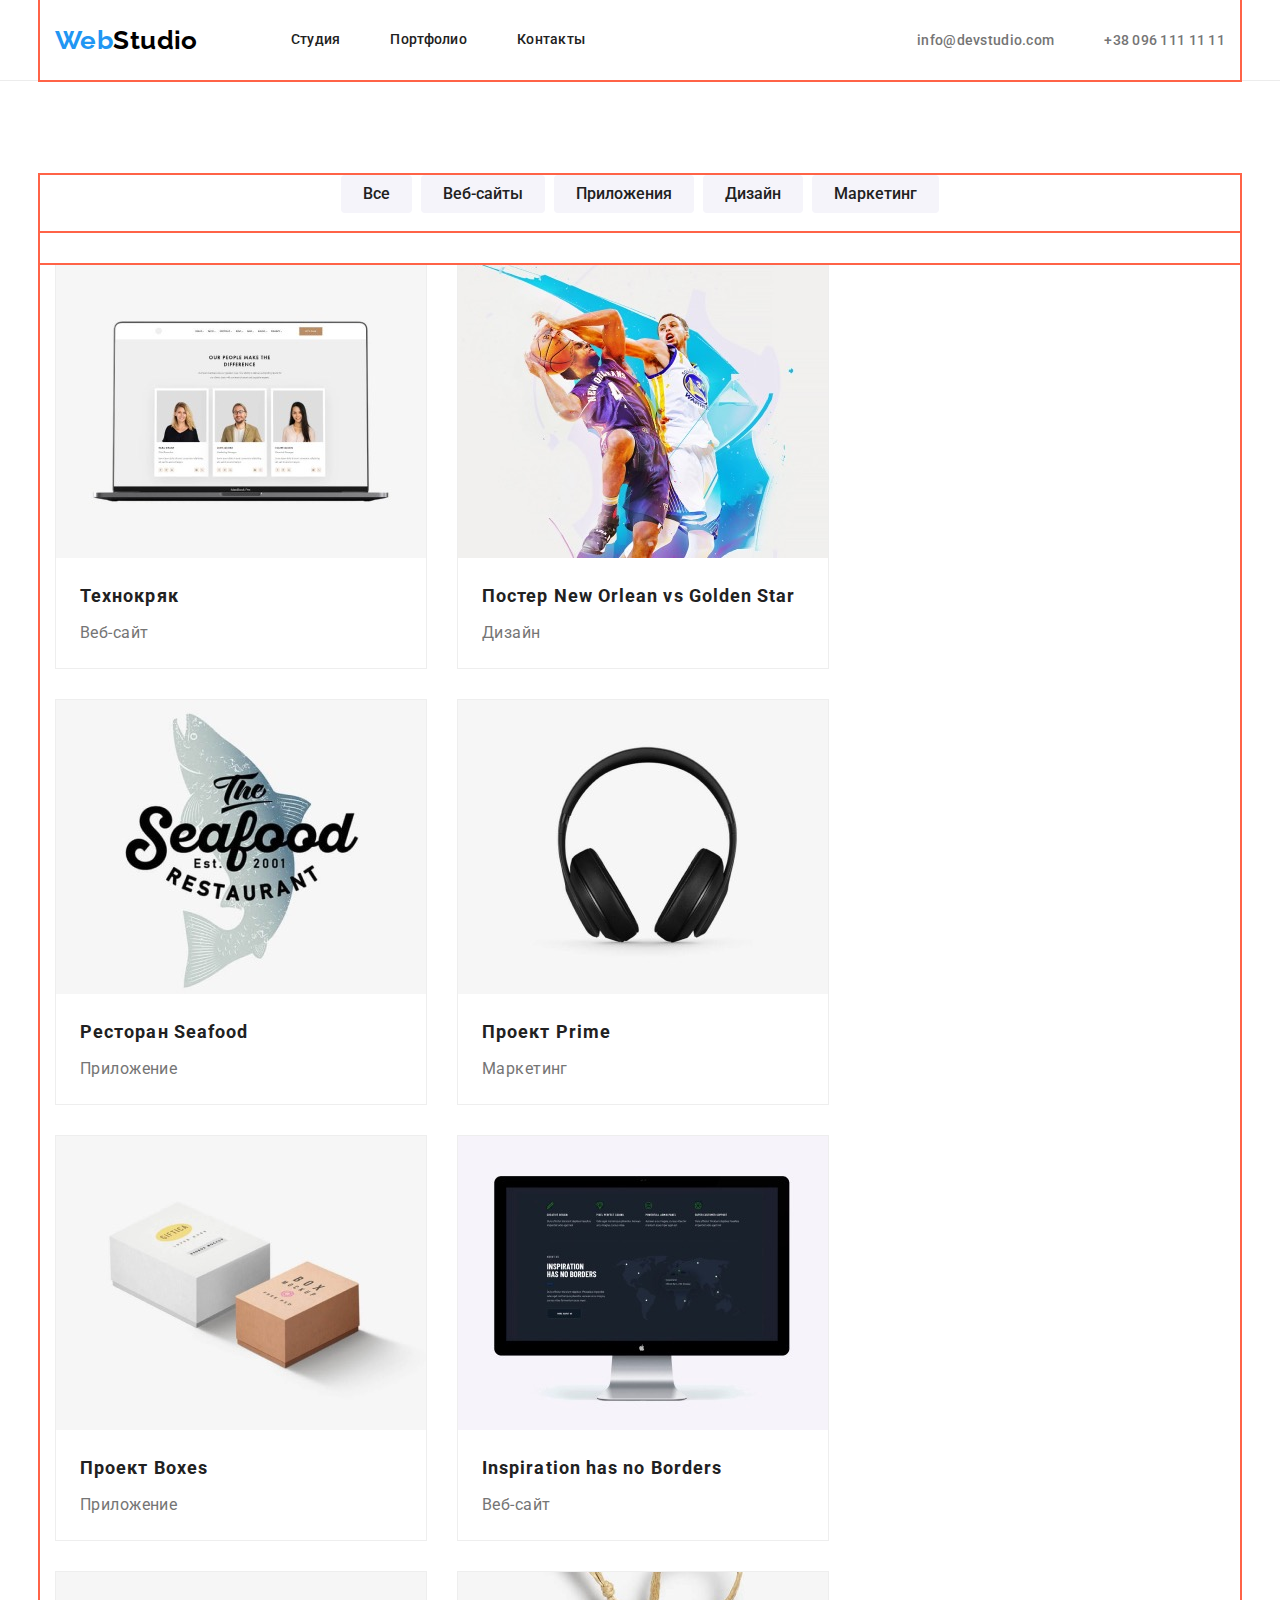
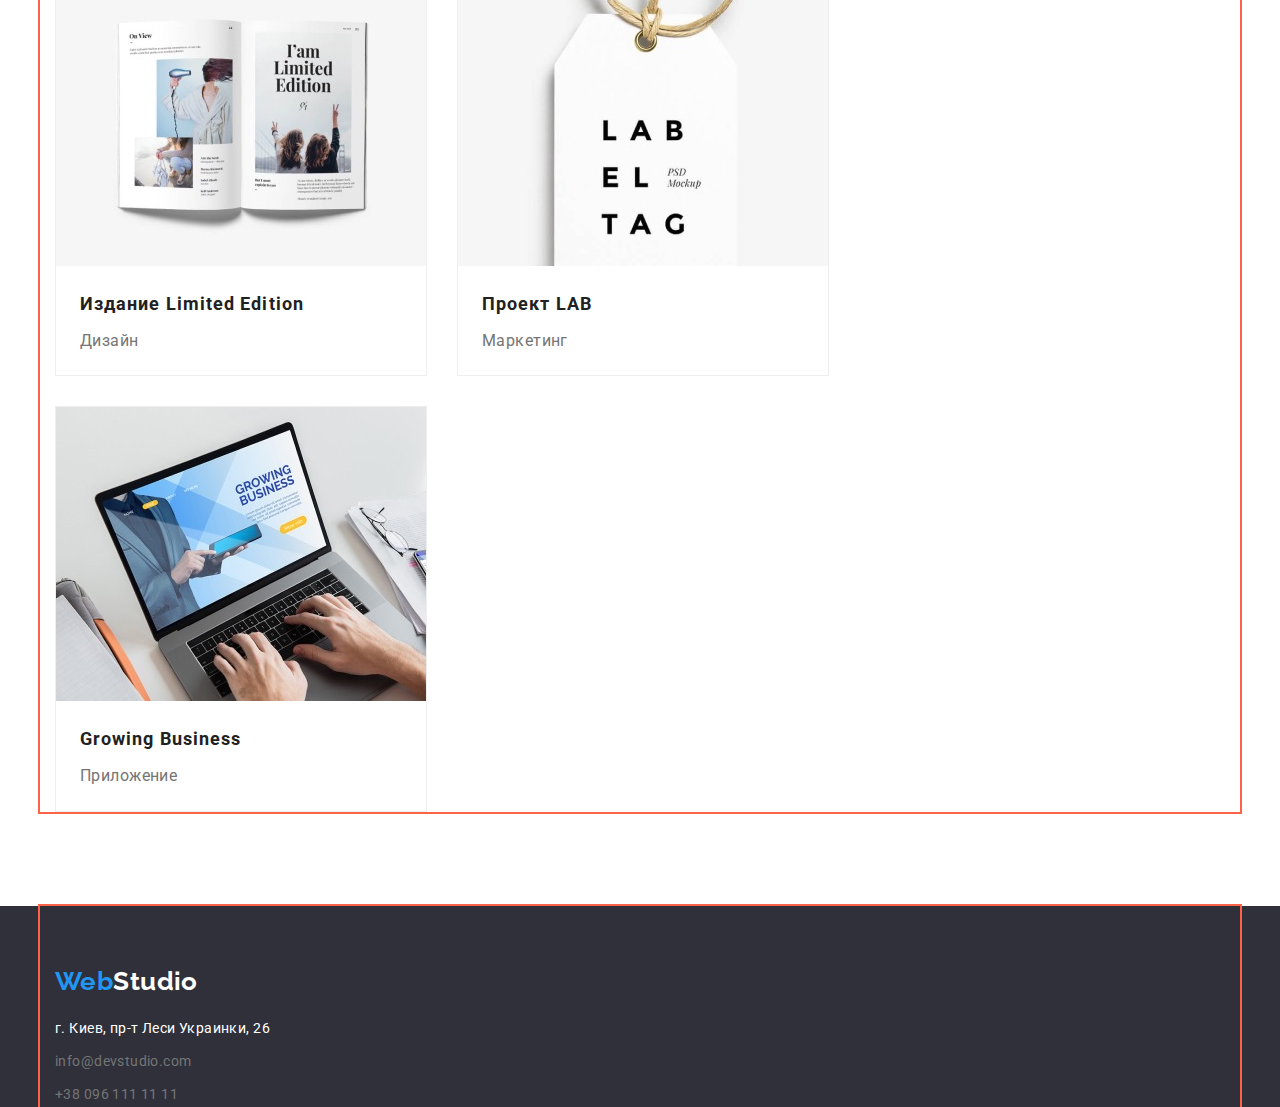
==== commit db8d5107: "дз3 портфолио" ====
--- a/portfolio.html
+++ b/portfolio.html
@@ -37,7 +37,7 @@
     </header>
 
     <main>
-        <section>
+        <section class="filter-portfolio">
 
             <!-- Кнопи -->
             <div class="container">
@@ -54,73 +54,73 @@
             <!-- Портфолио -->
             <div class="container">
                 <ul class="portfolio list">
-                    <li>
+                    <li class="item">
                         <a href="" class="link">
-                            <img src="./images/img-4-2.jpg" alt="Вэб-сайт Технокряк" width="370" height="294">
+                            <img src="./images/img-4-2.jpg" alt="Вэб-сайт Технокряк" width="370" height="294" class="no-gap">
                             <h2 class="portfolio-heading">Технокряк</h2>
                             <p class="portfolio-description">Веб-сайт</p>
                         </a>
                     </li>
                 
-                    <li>
+                    <li class="item">
                         <a href="" class="link">
-                            <img src="./images/img-5-2.jpg" alt="Дизайн Постер New Orlean vs Golden Star" width="370" height="294">
+                            <img src="./images/img-5-2.jpg" alt="Дизайн Постер New Orlean vs Golden Star" width="370" height="294" class="no-gap">
                             <h2 class="portfolio-heading">Постер <span lang="en">New Orlean vs Golden Star</span></h2>
                             <p class="portfolio-description">Дизайн</p>
                         </a>
                     </li>
                 
-                    <li>
+                    <li class="item">
                         <a href="" class="link">
-                            <img src="./images/img-6-2.jpg" alt="Приложение Ресторан Seafood" width="370" height="294">
+                            <img src="./images/img-6-2.jpg" alt="Приложение Ресторан Seafood" width="370" height="294" class="no-gap">
                             <h2 class="portfolio-heading">Ресторан <span lang="en">Seafood</span></h2>
                             <p class="portfolio-description">Приложение</p>
                         </a>
                     </li>
                 
-                    <li>
+                    <li class="item">
                         <a href="" class="link">
-                            <img src="./images/img-7-2.jpg" alt="Маркетинг Проект Prime" width="370" height="294">
+                            <img src="./images/img-7-2.jpg" alt="Маркетинг Проект Prime" width="370" height="294" class="no-gap">
                             <h2 class="portfolio-heading">Проект <span lang="en">Prime</span></h2>
                             <p class="portfolio-description">Маркетинг</p>
                         </a>
                     </li>
                 
-                    <li>
+                    <li class="item">
                         <a href="" class="link">
-                            <img src="./images/img-8-2.jpg" alt="Приложение Проект Boxes" width="370" height="294">
+                            <img src="./images/img-8-2.jpg" alt="Приложение Проект Boxes" width="370" height="294" class="no-gap">
                             <h2 class="portfolio-heading">Проект <span lang="en">Boxes</span></h2>
                             <p class="portfolio-description">Приложение</p>
                         </a>
                     </li>
                 
-                    <li>
+                    <li class="item">
                         <a href="" class="link">
-                            <img src="./images/img-9-2.jpg" alt="Вэб-сайт Inspiration has no Borders" width="370" height="294">
+                            <img src="./images/img-9-2.jpg" alt="Вэб-сайт Inspiration has no Borders" width="370" height="294" class="no-gap">
                             <h2 lang="en" class="portfolio-heading">Inspiration has no Borders</h2>
                             <p class="portfolio-description">Веб-сайт</p>
                         </a>
                     </li>
                 
-                    <li>
+                    <li class="item">
                         <a href="" class="link">
-                            <img src="./images/img-10-2.jpg" alt="Дизайн Издание Limited Edition" width="370" height="294">
+                            <img src="./images/img-10-2.jpg" alt="Дизайн Издание Limited Edition" width="370" height="294" class="no-gap">
                             <h2 class="portfolio-heading">Издание <span lang="en">Limited Edition</span></h2>
                             <p class="portfolio-description">Дизайн</p>
                         </a>
                     </li>
                 
-                    <li>
+                    <li class="item">
                         <a href="" class="link">
-                            <img src="./images/img-11-2.jpg" alt="Маркетинг Проект LAB" width="370" height="294">
+                            <img src="./images/img-11-2.jpg" alt="Маркетинг Проект LAB" width="370" height="294" class="no-gap">
                             <h2 class="portfolio-heading">Проект <span lang="en">LAB</span></h2>
                             <p class="portfolio-description">Маркетинг</p>
                         </a>
                     </li>
                 
-                    <li>
+                    <li class="item">
                         <a href="" class="link">
-                            <img src="./images/img-12-2.jpg" alt="Приложение Growing Business" width="370" height="294">
+                            <img src="./images/img-12-2.jpg" alt="Приложение Growing Business" width="370" height="294" class="no-gap">
                             <h2 lang="en" class="portfolio-heading">Growing Business</h2>
                             <p class="portfolio-description">Приложение</p>
                         </a>
--- a/css/styles.css
+++ b/css/styles.css
@@ -31,6 +31,8 @@
   padding: 0 15px;
   margin: 0 auto;
   box-sizing: border-box;
+  margin-right: auto;
+  margin-left: auto;
   outline: 2px solid tomato;
 }
 .no-gap {
@@ -325,11 +327,19 @@
 }
 
 /* ПОРТФОЛИО */
+.filter-portfolio {
+  padding-bottom: 94px;
+  padding-top: 94px;
+}
+
 .portfolio .portfolio-heading {
   font-weight: bold;
   font-size: 18px;
   line-height: 2;
   letter-spacing: 0.06em;
+  margin-top: 20px;
+  margin-right: 24px;
+  margin-left: 24px;
 }
 .portfolio .link {
   text-decoration: none;
@@ -339,10 +349,21 @@
   font-size: 16px;
   line-height: 1.87;
   color: var(--text-color);
-}
+  margin: 4px 24px 20px 24px;
+}
+
 .portfolio {
   display: flex;
   flex-wrap: wrap;
+  margin-top: -30px;
+  margin-left: -30px;
+}
+
+.portfolio .item {
+  border: 1px solid #eeeeee;
+  flex-basis: calc(100% / 3 - 30px);
+  margin-left: 30px;
+  margin-top: 30px;
 }
 
 /* ПОРТФОЛИО КНОПКИ */
@@ -352,7 +373,6 @@
 }
 .filbutt {
   margin-right: 9px;
-  margin-top: 94px;
   margin-bottom: 50px;
 }
 .filbutt:last-child {
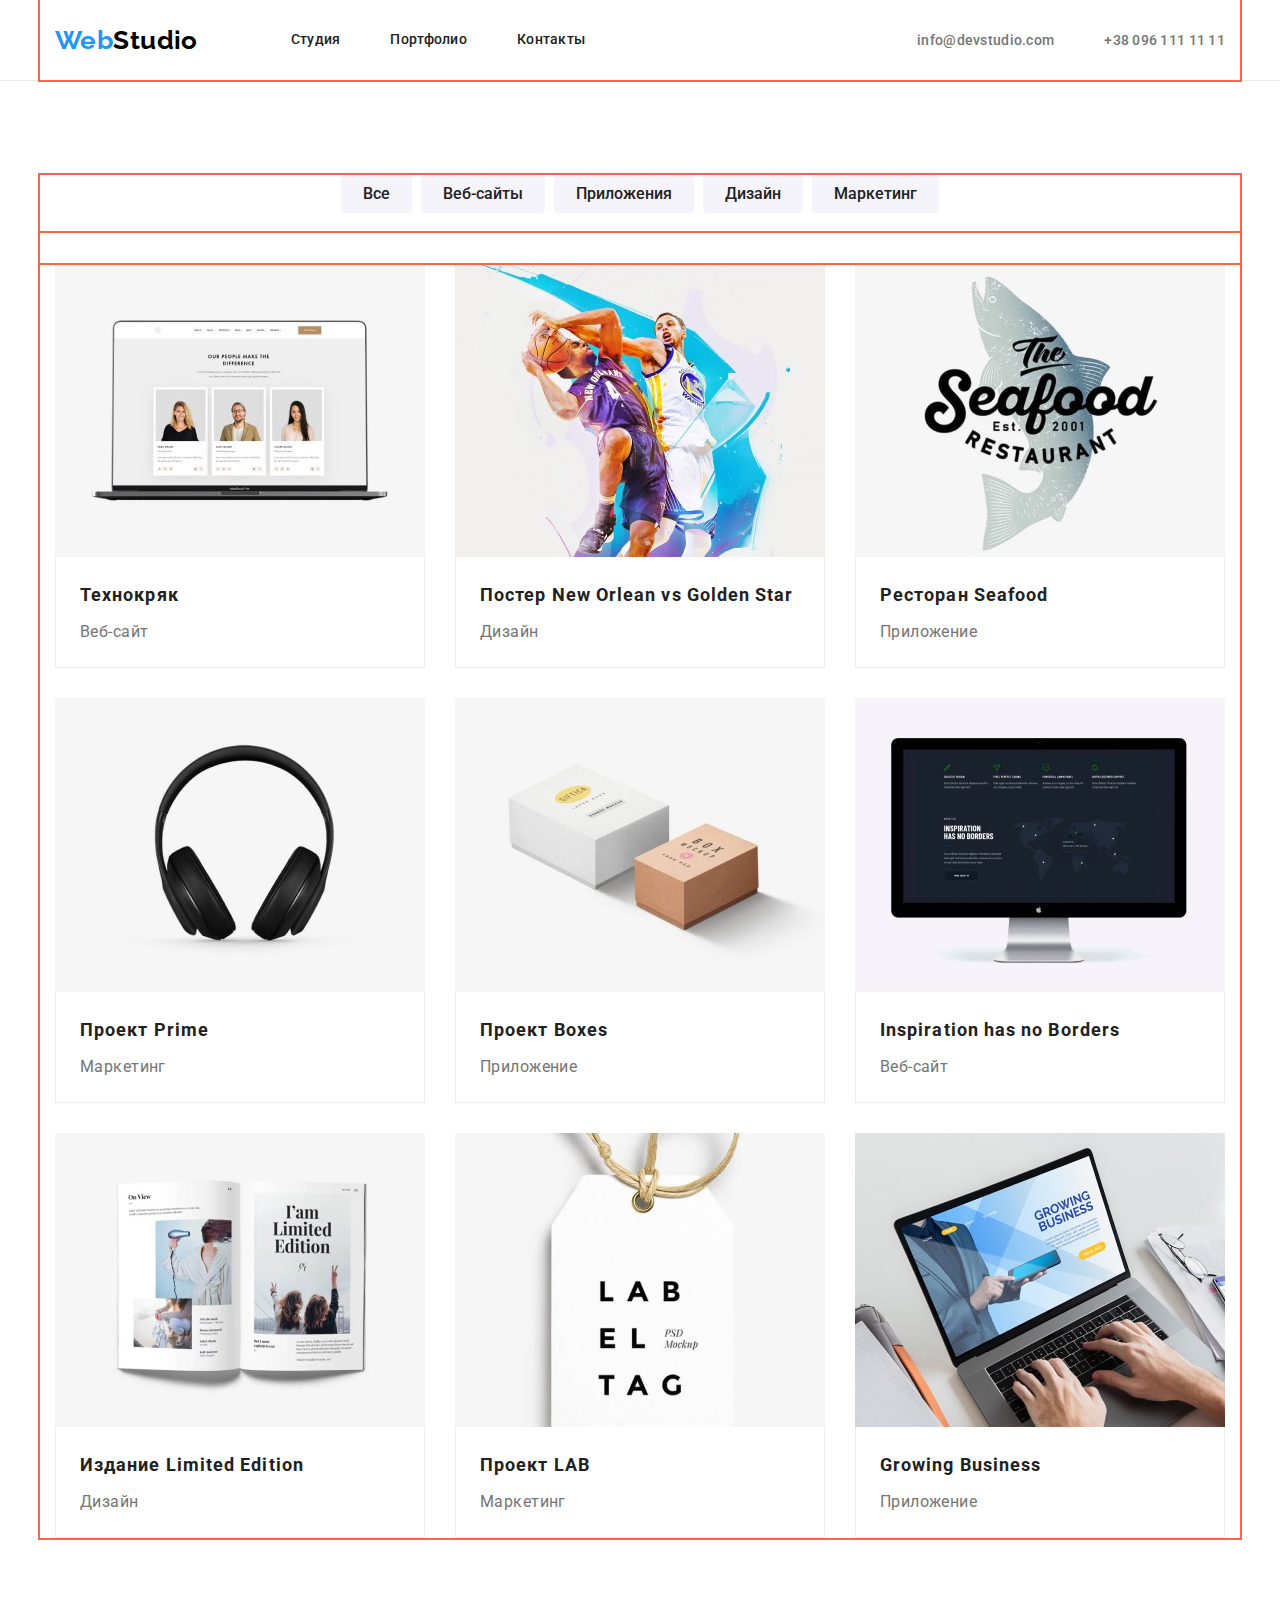
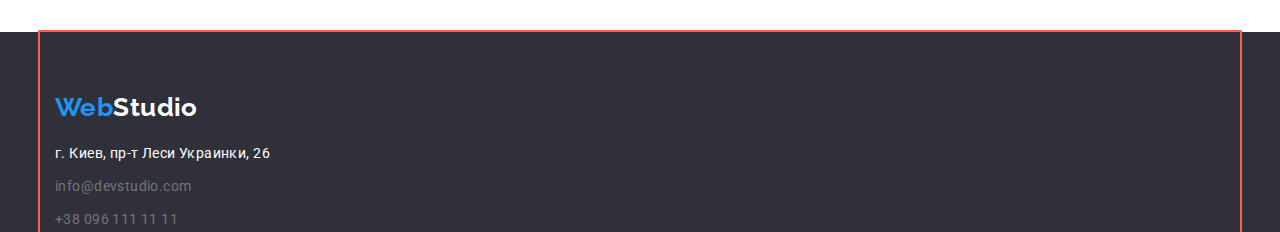
==== commit 2cd5270b: "портфолие рамка" ====
--- a/portfolio.html
+++ b/portfolio.html
@@ -59,6 +59,7 @@
                             <img src="./images/img-4-2.jpg" alt="Вэб-сайт Технокряк" width="370" height="294" class="no-gap">
                             <h2 class="portfolio-heading">Технокряк</h2>
                             <p class="portfolio-description">Веб-сайт</p>
+
                         </a>
                     </li>
                 
--- a/css/styles.css
+++ b/css/styles.css
@@ -9,6 +9,7 @@
   --secondary-background-colour: #f5f4fa;
   --hero-background: #2f303a;
   --hero-button-colour: #188ce8;
+  --border-color: #eeeeee;
 }
 
 body {
@@ -25,6 +26,10 @@
 ul {
   margin-top: 0;
   margin-bottom: 0;
+}
+img {
+  max-width: 100%;
+  height: auto;
 }
 .container {
   width: 1200px;
@@ -337,9 +342,11 @@
   font-size: 18px;
   line-height: 2;
   letter-spacing: 0.06em;
-  margin-top: 20px;
-  margin-right: 24px;
-  margin-left: 24px;
+  padding-top: 20px;
+  padding-right: 24px;
+  padding-left: 24px;
+  border-left: 1px solid var(--border-color);
+  border-right: 1px solid var(--border-color);
 }
 .portfolio .link {
   text-decoration: none;
@@ -349,7 +356,10 @@
   font-size: 16px;
   line-height: 1.87;
   color: var(--text-color);
-  margin: 4px 24px 20px 24px;
+  padding: 4px 24px 20px 24px;
+  border-left: 1px solid var(--border-color);
+  border-right: 1px solid var(--border-color);
+  border-bottom: 1px solid var(--border-color);
 }
 
 .portfolio {
@@ -360,17 +370,19 @@
 }
 
 .portfolio .item {
-  border: 1px solid #eeeeee;
+  /* border: 1px solid #eeeeee; */
   flex-basis: calc(100% / 3 - 30px);
   margin-left: 30px;
   margin-top: 30px;
 }
 
 /* ПОРТФОЛИО КНОПКИ */
+
 .filter {
   display: flex;
   justify-content: center;
 }
+
 .filbutt {
   margin-right: 9px;
   margin-bottom: 50px;
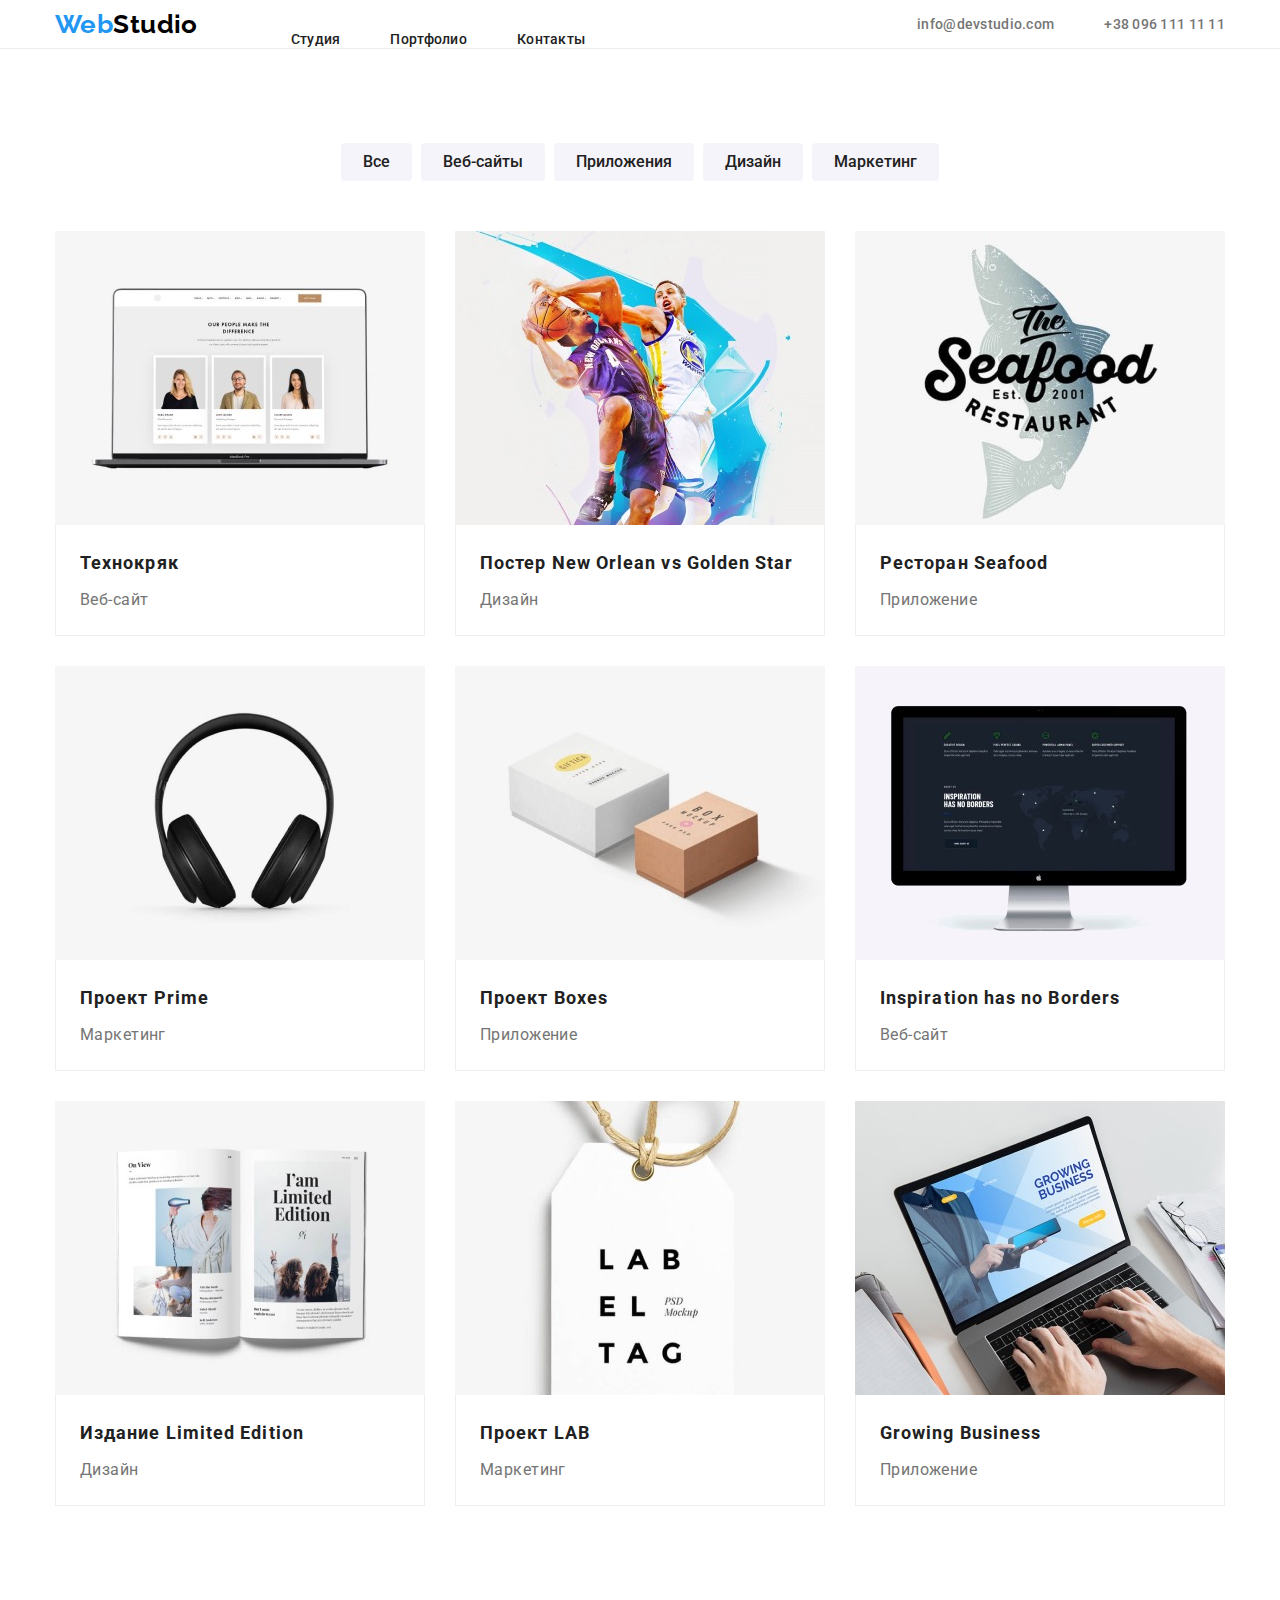
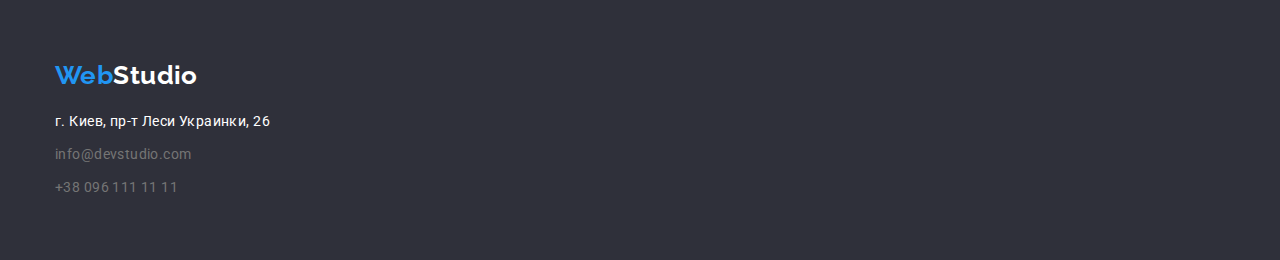
==== commit caab2214: "сделал правки ментора" ====
--- a/portfolio.html
+++ b/portfolio.html
@@ -137,10 +137,8 @@
 <footer class="footer">
     <div class="container">
 
-        <div class="cont-foot">
-            <a href="/" lang="en" class="logo-footer"><span class="logo1">Web</span><span
-                    class="logo2">Studio</span></a>
-        </div>
+        <a href="/" lang="en" class="logo-footer"><span class="logo1">Web</span><span class="logo2">Studio</span></a>
+
 
         <address class="adress">г. Киев, пр-т Леси Украинки, 26</address>
 
--- a/css/styles.css
+++ b/css/styles.css
@@ -28,6 +28,7 @@
   margin-bottom: 0;
 }
 img {
+  display: block;
   max-width: 100%;
   height: auto;
 }
@@ -38,7 +39,7 @@
   box-sizing: border-box;
   margin-right: auto;
   margin-left: auto;
-  outline: 2px solid tomato;
+  /* outline: 2px solid tomato; */
 }
 .no-gap {
   display: block;
@@ -109,7 +110,6 @@
 .site-nav .link {
   display: block;
   padding-top: 32px;
-  padding-bottom: 32px;
 
   color: var(--heading-color);
   font-weight: 500;
@@ -126,6 +126,8 @@
   font-weight: 500;
   line-height: 1.14px;
   letter-spacing: 0.02em;
+  padding-top: 32px;
+  padding-bottom: 32px;
 }
 
 .site-nav .link:hover,
@@ -139,8 +141,7 @@
 
 .footer {
   background-color: var(--footer-color);
-}
-.cont-foot {
+  padding-bottom: 60px;
   padding-top: 60px;
 }
 
@@ -148,7 +149,7 @@
   color: var(--primary-white);
   line-height: 1.71;
   font-style: normal;
-  margin-top: 20px;
+  padding-top: 20px;
 }
 
 .footer .link {
@@ -157,7 +158,7 @@
   letter-spacing: 0.03em;
 }
 .footreq {
-  margin-top: 9px;
+  padding-top: 9px;
 }
 
 /* MAIN */
@@ -195,6 +196,7 @@
   font-size: 16px;
   line-height: 1.87;
   align-items: center;
+  text-align: center;
   letter-spacing: 0.06em;
   cursor: pointer;
   border-radius: 4px;
@@ -202,6 +204,7 @@
   padding: 10px 32px;
   margin-top: 30px;
   margin-bottom: 200px;
+  box-shadow: 0px 4px 4px rgba(0, 0, 0, 0.15);
 }
 
 .hero-button:hover,
@@ -210,6 +213,7 @@
 }
 
 /* Описание */
+
 .section .list {
   display: flex;
 }
@@ -240,33 +244,42 @@
 
   width: 270px;
 }
-
+.section {
+  padding-top: 94px;
+}
 .section .adv {
+  margin-right: 30px;
+  width: calc((100% - 90px) / 4);
+}
+.section .adv:last-child {
+  margin-right: 0;
+}
+
+/* Чем мы занимаемся */
+.what-we-do {
   padding-top: 94px;
   padding-bottom: 94px;
-  margin-right: 30px;
-}
-.section .adv:last-child {
-  margin-right: 0;
-}
-
-/* Чем мы занимаемся */
+}
 .engagemant {
   display: flex;
   align-items: center;
-  margin-top: 50px;
-  padding-bottom: 94px;
+  padding-top: 50px;
 }
 .engagemant .item {
   display: block;
+  width: calc((100% - 60px) / 3);
 }
 .engagemant .item + .item {
   margin-left: 30px;
 }
 
 /* Наша команда */
+.section-team {
+  padding-top: 94px;
+  padding-bottom: 94px;
+}
+
 .section-team .section-heading {
-  padding-top: 94px;
   padding-bottom: 50px;
 }
 .section-team .list {
@@ -277,7 +290,6 @@
   display: flex;
   width: calc((100% - 90px) / 4);
   margin-right: 30px;
-  margin-bottom: 94px;
   flex-direction: column;
   box-shadow: 0px 1px 3px rgba(0, 0, 0, 0.12), 0px 1px 1px rgba(0, 0, 0, 0.14),
     0px 2px 1px rgba(0, 0, 0, 0.2);
@@ -288,11 +300,11 @@
 }
 
 .names {
-  margin-top: 30px;
+  padding-top: 30px;
 }
 .team-position {
-  margin-top: 10px;
-  margin-bottom: 30px;
+  padding-top: 10px;
+  padding-bottom: 30px;
 }
 
 /* BUTTONS */
